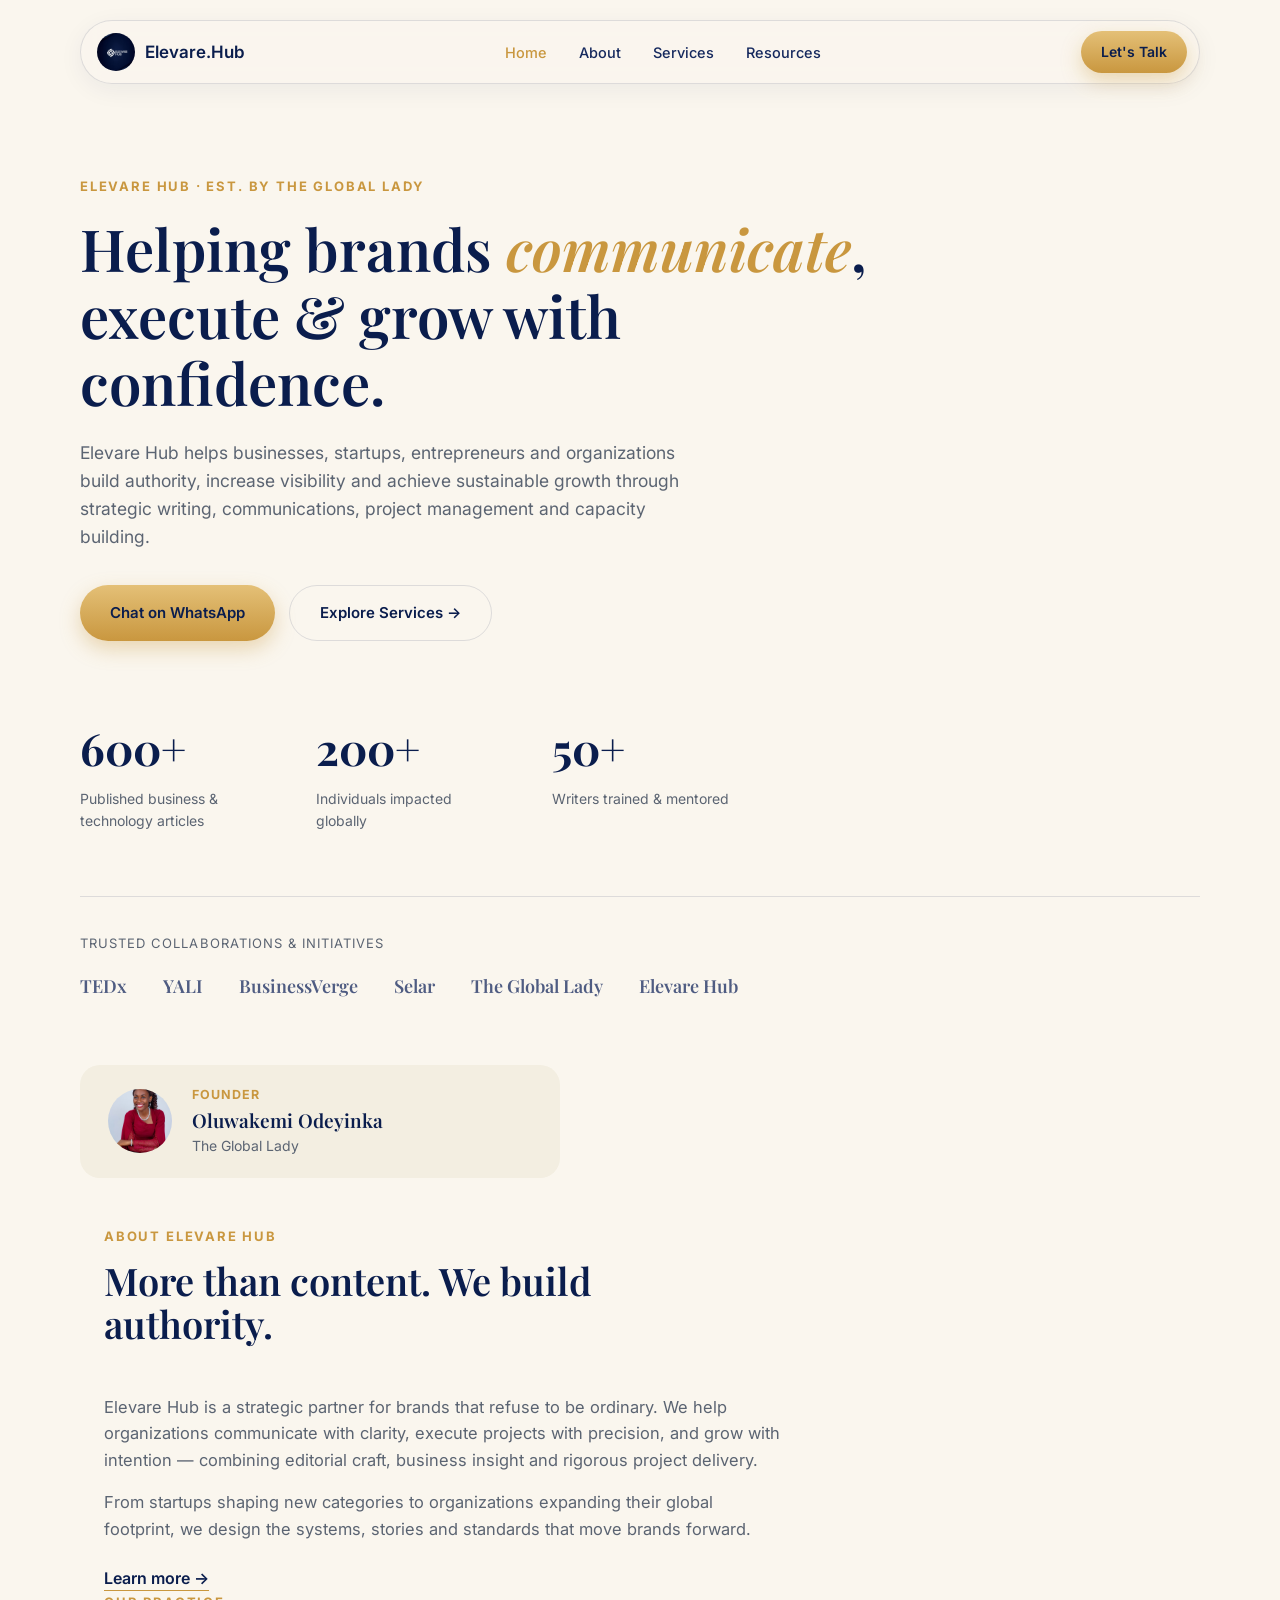
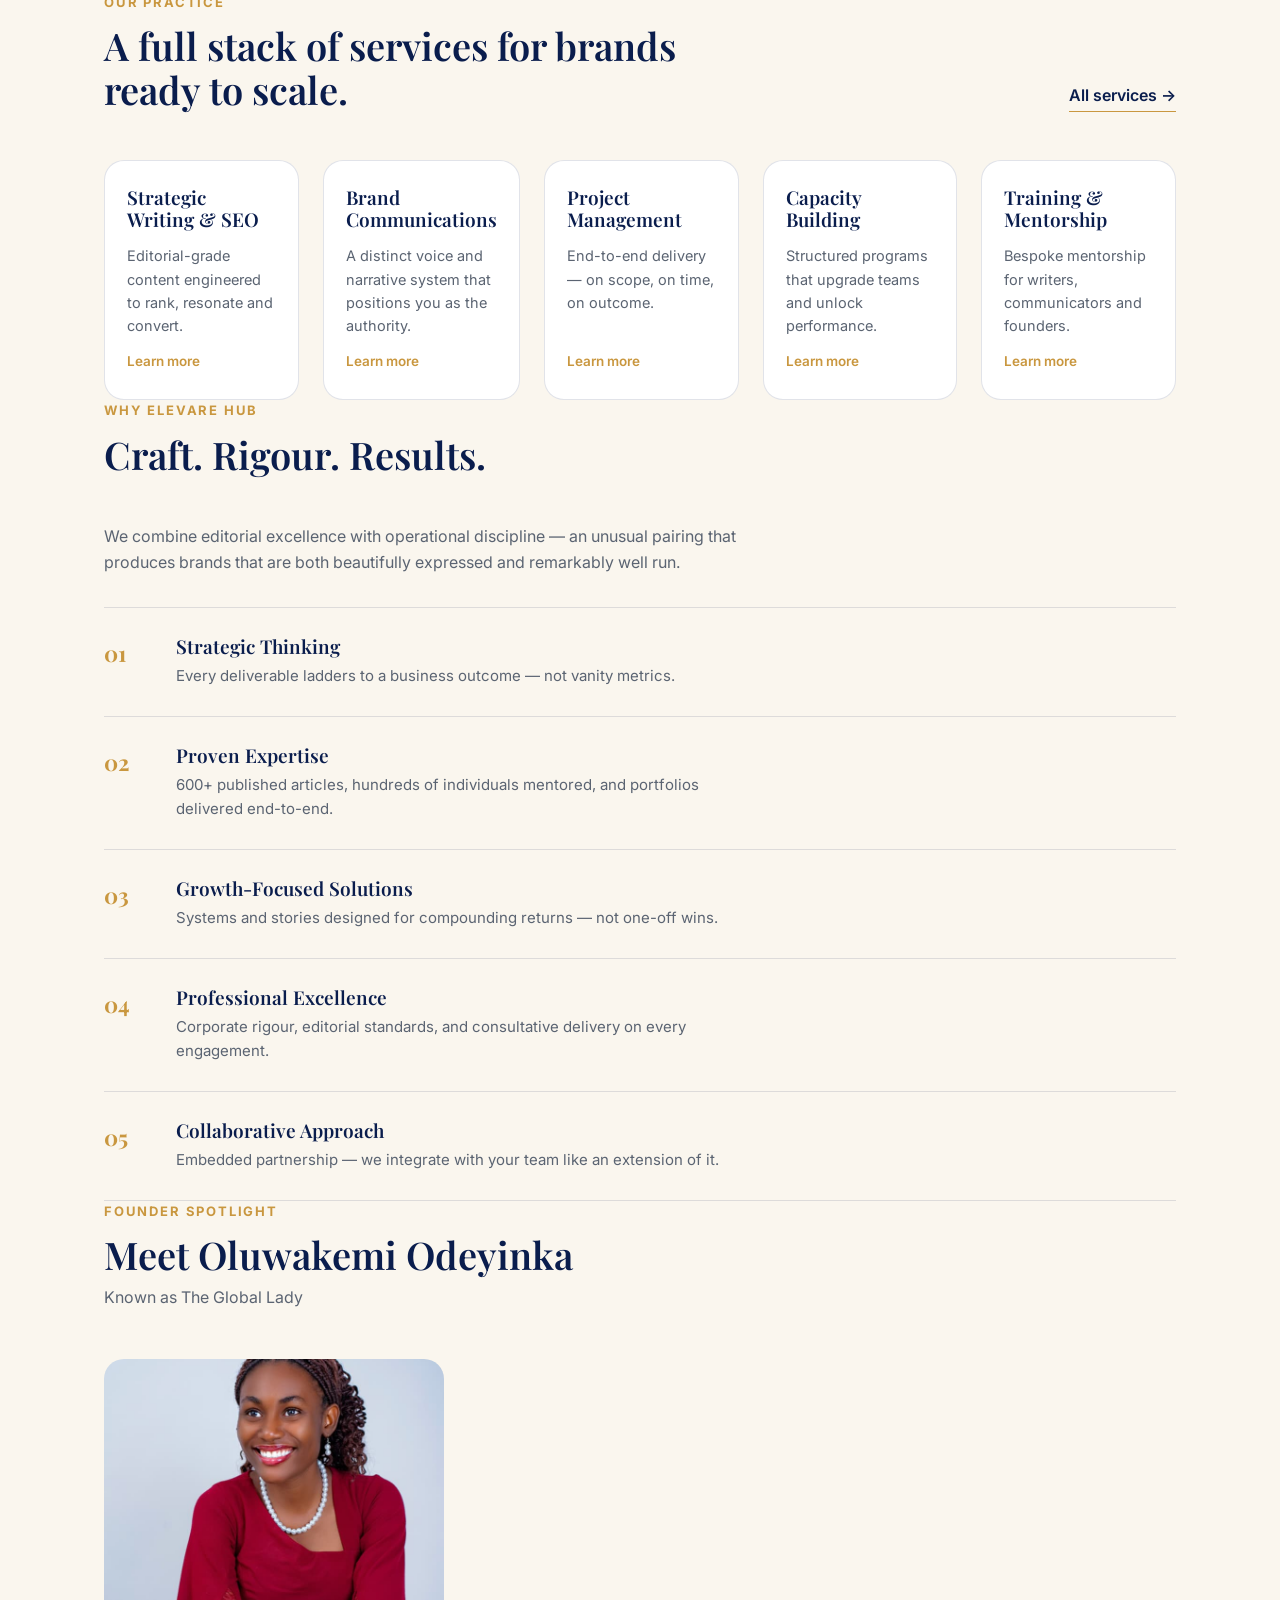
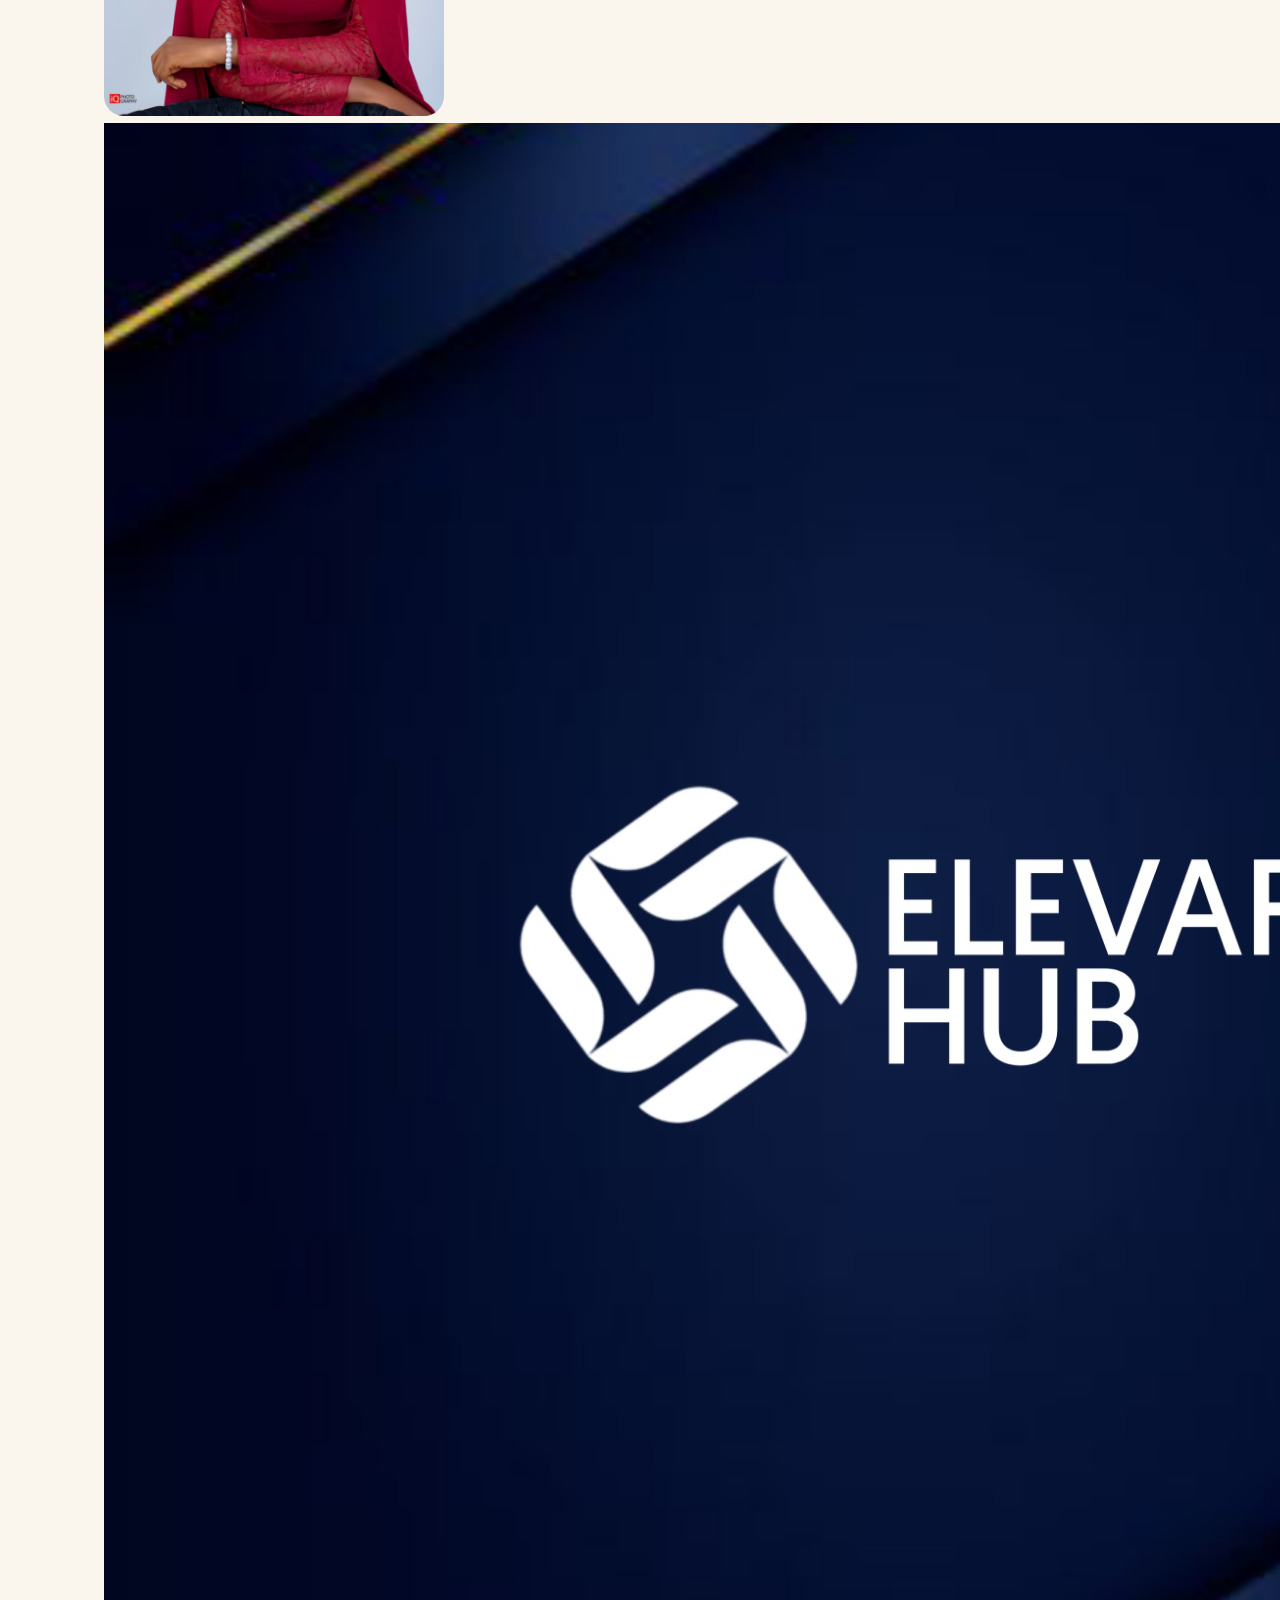
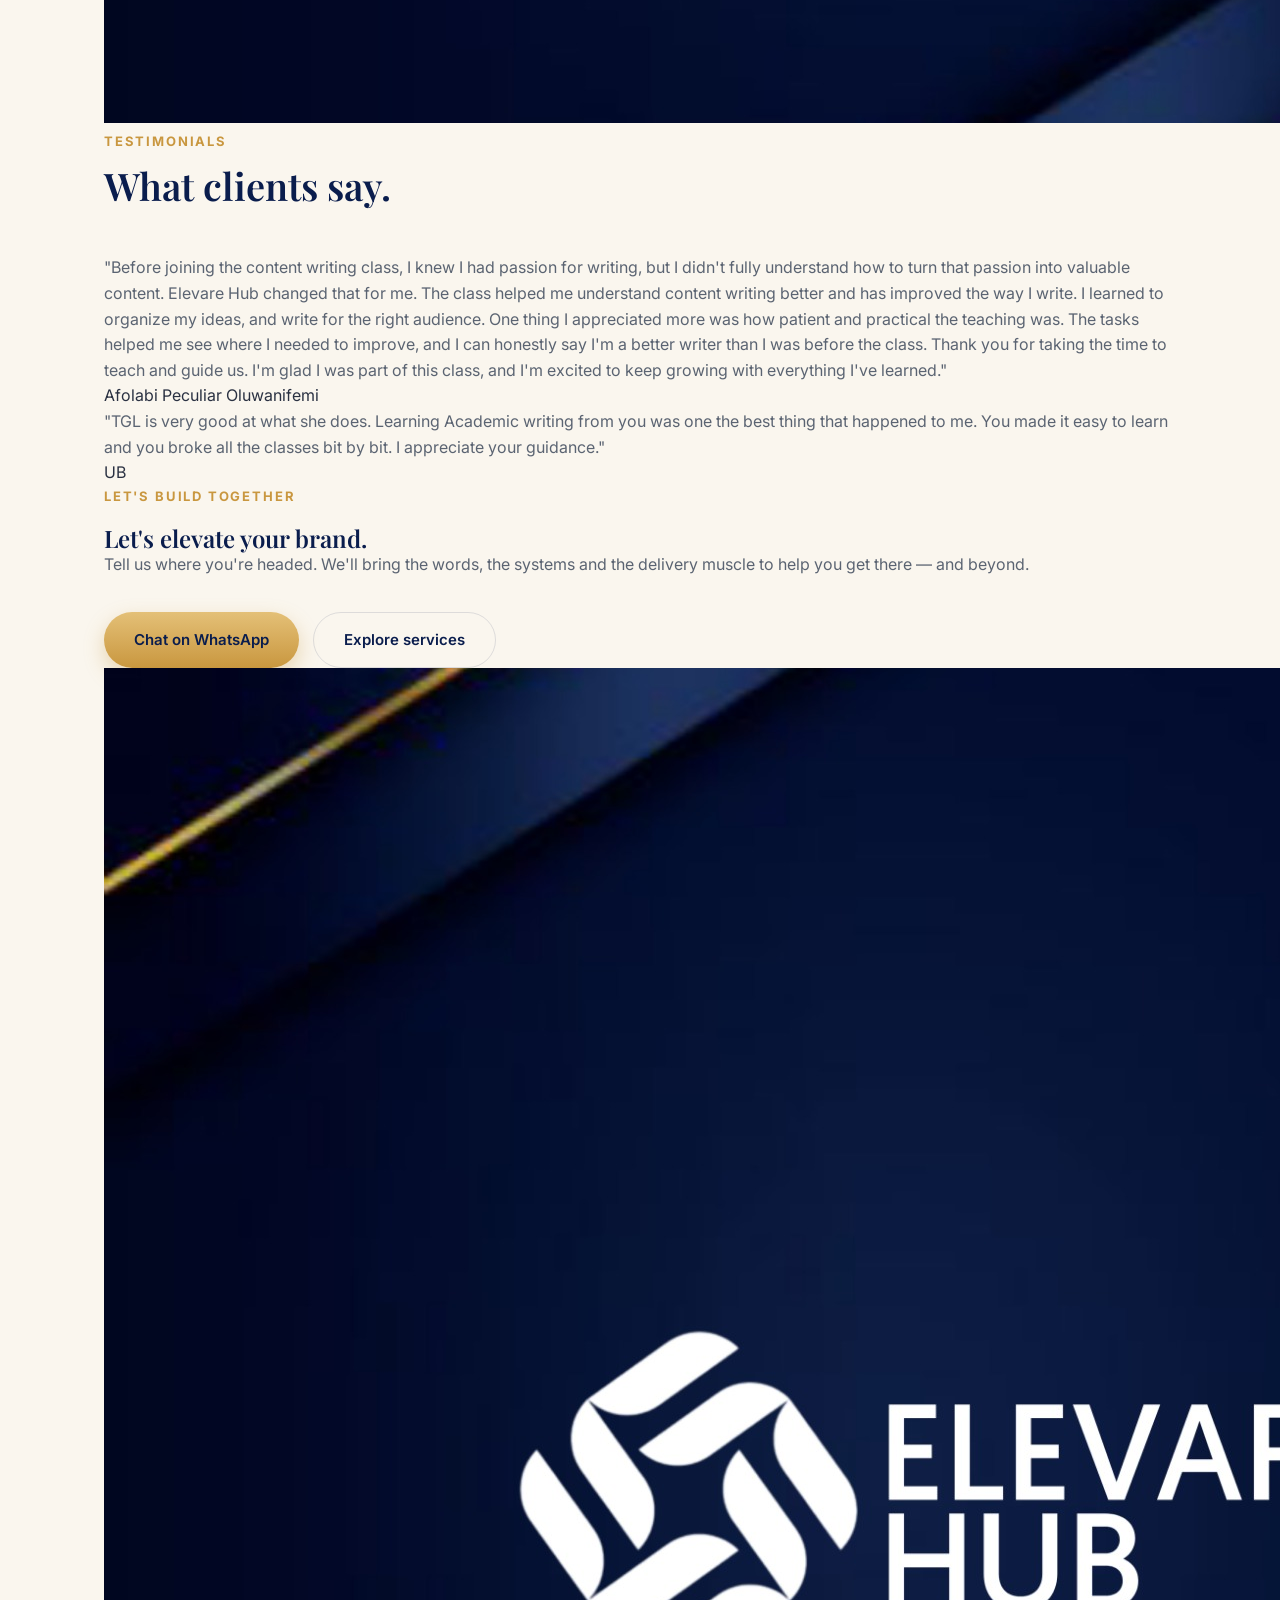
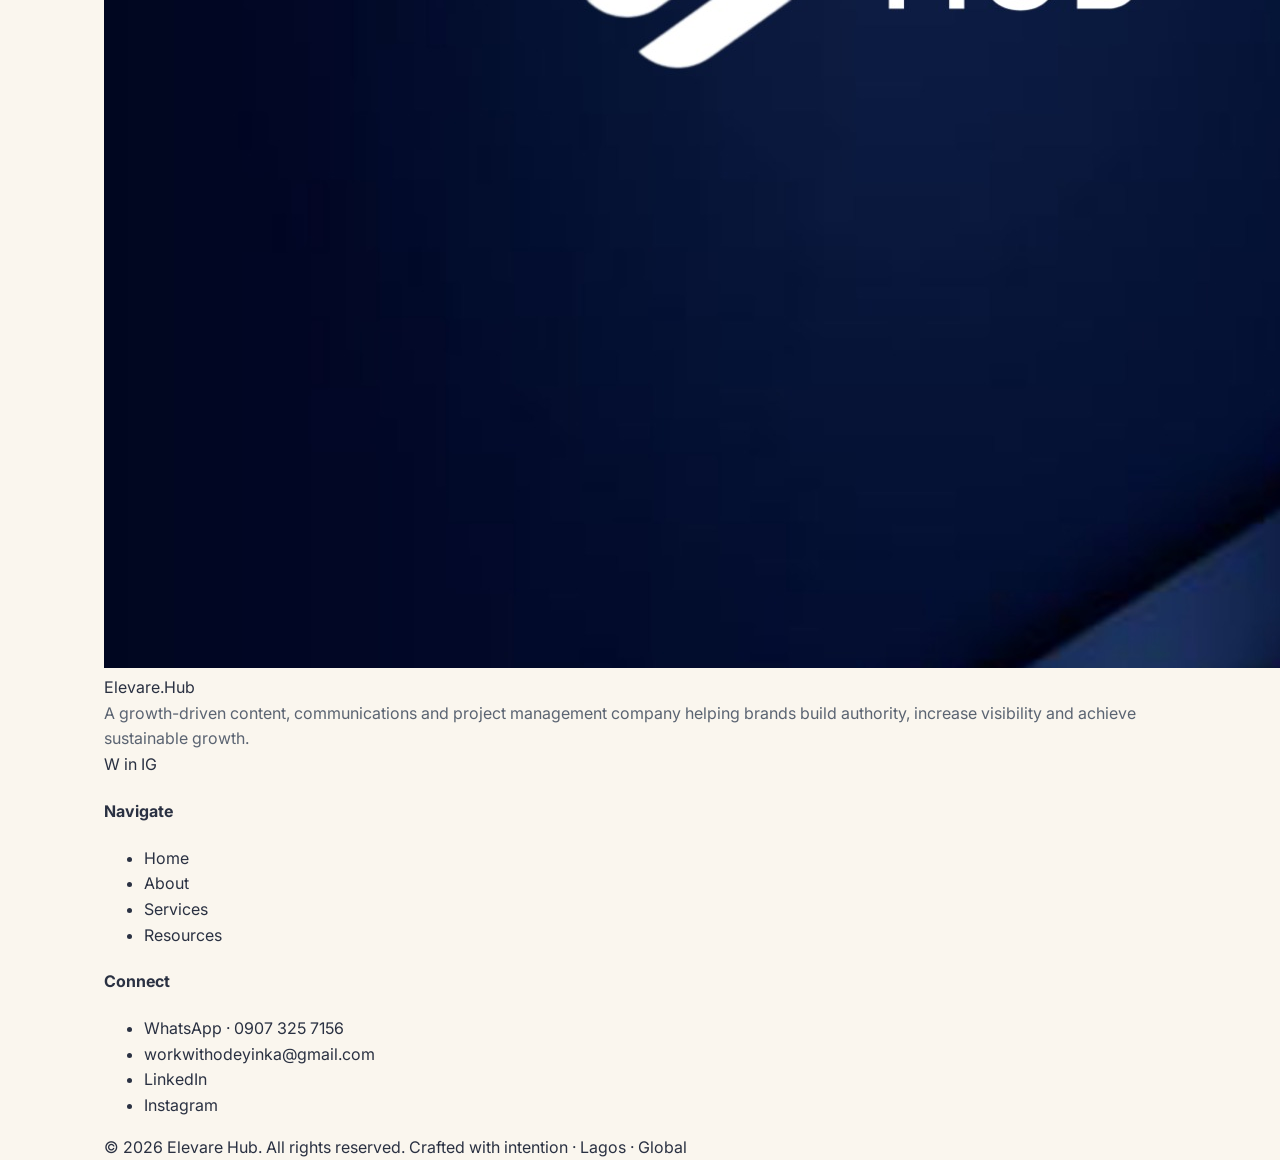
==== index.html @ 37a67e74 "Add files via upload" ====
<!DOCTYPE html>
<html lang="en">
<head>
<meta charset="UTF-8">
<meta name="viewport" content="width=device-width, initial-scale=1.0">
<title>Elevare Hub — Communicate. Execute. Grow with Confidence.</title>
<meta name="description" content="Elevare Hub helps businesses, startups and organizations build authority, increase visibility and achieve sustainable growth through strategic writing, communications and project management.">
<meta name="theme-color" content="#0A1D4D">
<link rel="stylesheet" href="style.css">
</head>
<body>

<div class="nav-wrap">
  <div class="nav-pill">
    <a href="index.html" class="brand">
      <img src="Logo.png" alt="Elevare Hub logo">
      Elevare.Hub
    </a>
    <div class="nav-links">
      <a href="index.html" class="active">Home</a>
      <a href="about.html">About</a>
      <a href="services.html">Services</a>
      <a href="resources.html">Resources</a>
    </div>
    <div class="nav-right">
      <a href="https://wa.me/2349073257156" class="btn btn-gold btn-sm">Let's Talk</a>
      <button class="nav-toggle" aria-label="Menu"><span></span></button>
    </div>
  </div>
  <nav class="mobile-menu">
    <a href="index.html">Home</a>
    <a href="about.html">About</a>
    <a href="services.html">Services</a>
    <a href="resources.html">Resources</a>
  </nav>
</div>

<header class="hero container">
  <span class="eyebrow">Elevare Hub · Est. by The Global Lady</span>
  <h1>Helping brands <em>communicate</em>, execute &amp; grow with confidence.</h1>
  <p class="lede">Elevare Hub helps businesses, startups, entrepreneurs and organizations build authority, increase visibility and achieve sustainable growth through strategic writing, communications, project management and capacity building.</p>
  <div class="hero-ctas">
    <a href="https://wa.me/2349073257156" class="btn btn-gold">Chat on WhatsApp</a>
    <a href="services.html" class="btn btn-outline">Explore Services →</a>
  </div>

  <div class="stats">
    <div>
      <div class="stat-num"><span data-count="600" data-suffix="+">0+</span></div>
      <div class="stat-label">Published business &amp; technology articles</div>
    </div>
    <div>
      <div class="stat-num"><span data-count="200" data-suffix="+">0+</span></div>
      <div class="stat-label">Individuals impacted globally</div>
    </div>
    <div>
      <div class="stat-num"><span data-count="50" data-suffix="+">0+</span></div>
      <div class="stat-label">Writers trained &amp; mentored</div>
    </div>
  </div>

  <div class="trust">
    <div class="trust-label">Trusted collaborations &amp; initiatives</div>
    <div class="trust-logos">
      <span>TEDx</span><span>YALI</span><span>BusinessVerge</span><span>Selar</span><span>The Global Lady</span><span>Elevare Hub</span>
    </div>
  </div>

  <div class="founder-card">
    <img src="Owner.png" alt="Oluwakemi Odeyinka">
    <div>
      <div class="role">Founder</div>
      <div class="name">Oluwakemi Odeyinka</div>
      <div class="sub">The Global Lady</div>
    </div>
  </div>
</header>

<section class="container reveal">
  <div class="section-head">
    <span class="eyebrow">About Elevare Hub</span>
    <h2>More than content. We build authority.</h2>
  </div>
  <p style="max-width:680px;font-size:16.5px;">Elevare Hub is a strategic partner for brands that refuse to be ordinary. We help organizations communicate with clarity, execute projects with precision, and grow with intention — combining editorial craft, business insight and rigorous project delivery.</p>
  <p style="max-width:680px;font-size:16.5px;margin-top:16px;">From startups shaping new categories to organizations expanding their global footprint, we design the systems, stories and standards that move brands forward.</p>
  <div style="margin-top:24px;"><a href="about.html" class="link-arrow">Learn more →</a></div>
</section>

<section class="container reveal">
  <div class="section-head-row" style="margin-bottom:48px;">
    <div class="section-head" style="margin-bottom:0;">
      <span class="eyebrow">Our practice</span>
      <h2>A full stack of services for brands ready to scale.</h2>
    </div>
    <a href="services.html" class="link-arrow">All services →</a>
  </div>
  <div class="grid grid-5">
    <div class="service-card">
      <h3>Strategic Writing &amp; SEO</h3>
      <p>Editorial-grade content engineered to rank, resonate and convert.</p>
      <a href="services.html" class="learn">Learn more</a>
    </div>
    <div class="service-card">
      <h3>Brand Communications</h3>
      <p>A distinct voice and narrative system that positions you as the authority.</p>
      <a href="services.html" class="learn">Learn more</a>
    </div>
    <div class="service-card">
      <h3>Project Management</h3>
      <p>End-to-end delivery — on scope, on time, on outcome.</p>
      <a href="services.html" class="learn">Learn more</a>
    </div>
    <div class="service-card">
      <h3>Capacity Building</h3>
      <p>Structured programs that upgrade teams and unlock performance.</p>
      <a href="services.html" class="learn">Learn more</a>
    </div>
    <div class="service-card">
      <h3>Training &amp; Mentorship</h3>
      <p>Bespoke mentorship for writers, communicators and founders.</p>
      <a href="services.html" class="learn">Learn more</a>
    </div>
  </div>
</section>

<section class="container reveal">
  <div class="section-head">
    <span class="eyebrow">Why Elevare Hub</span>
    <h2>Craft. Rigour. Results.</h2>
  </div>
  <p style="max-width:680px;">We combine editorial excellence with operational discipline — an unusual pairing that produces brands that are both beautifully expressed and remarkably well run.</p>

  <div style="margin-top:32px;">
    <div class="feature-row">
      <div class="feature-num">01</div>
      <div><h3>Strategic Thinking</h3><p>Every deliverable ladders to a business outcome — not vanity metrics.</p></div>
    </div>
    <div class="feature-row">
      <div class="feature-num">02</div>
      <div><h3>Proven Expertise</h3><p>600+ published articles, hundreds of individuals mentored, and portfolios delivered end-to-end.</p></div>
    </div>
    <div class="feature-row">
      <div class="feature-num">03</div>
      <div><h3>Growth-Focused Solutions</h3><p>Systems and stories designed for compounding returns — not one-off wins.</p></div>
    </div>
    <div class="feature-row">
      <div class="feature-num">04</div>
      <div><h3>Professional Excellence</h3><p>Corporate rigour, editorial standards, and consultative delivery on every engagement.</p></div>
    </div>
    <div class="feature-row">
      <div class="feature-num">05</div>
      <div><h3>Collaborative Approach</h3><p>Embedded partnership — we integrate with your team like an extension of it.</p></div>
    </div>
  </div>
</section>

<section class="container reveal">
  <div class="section-head">
    <span class="eyebrow">Founder Spotlight</span>
    <h2>Meet Oluwakemi Odeyinka</h2>
    <p style="margin-top:8px;">Known as The Global Lady</p>
  </div>
  <div class="spotlight">
    <div class="spotlight-media">
      <img src="Owner.png" alt="Oluwakemi Odeyinka" class="founder-photo">
      <img src="Logo.png" alt="" class="badge-logo">
    </div>
    <div>
      <p style="font-size:16.5px;">Oluwakemi is a writer, content strategist, business &amp; technology journalist, project manager and brand communications expert. Her work sits at the intersection of narrative craft and operational excellence — helping brands find their voice, shape their category and deliver on their promise.</p>
      <div class="tag-row">
        <span class="tag">Writer</span>
        <span class="tag">Content Strategist</span>
        <span class="tag">Business &amp; Tech Journalist</span>
        <span class="tag">Project Manager</span>
        <span class="tag">Brand Communications Expert</span>
        <span class="tag">Educator &amp; Mentor</span>
      </div>
      <div style="margin-top:24px;"><a href="about.html" class="link-arrow">Read her story →</a></div>
    </div>
  </div>
</section>
<section class="container reveal">
  <div class="section-head">
    <span class="eyebrow">Testimonials</span>
    <h2>What clients say.</h2>
  </div>
  <div class="testimonial-grid">
    <div class="testimonial-card">
      <p class="testimonial-quote">"Before joining the content writing class, I knew I had passion for writing, but I didn't fully understand how to turn that passion into valuable content. Elevare Hub changed that for me.

The class helped me understand content writing better and has improved the way I write. I learned to organize my ideas, and write for the right audience. One thing I appreciated more was how patient and practical the teaching was. The tasks helped me see where I needed to improve, and I can honestly say I'm a better writer than I was before the class.

Thank you for taking the time to teach and guide us. I'm glad I was part of this class, and I'm excited to keep growing with everything I've learned."</p>
      <div class="testimonial-author">
        <div class="name">Afolabi Peculiar Oluwanifemi</div>
      </div>
    </div>
    <div class="testimonial-card">
      <p class="testimonial-quote">"TGL is very good at what she does. Learning Academic writing from you was one the best thing that happened to me.

You made it easy to learn and you broke all the classes bit by bit.

I appreciate your guidance."</p>
      <div class="testimonial-author">
        <div class="name">UB</div>
      </div>
    </div>
  </div>
</section>

<section class="container reveal">
  <div class="cta-banner">
    <span class="eyebrow">Let's build together</span>
    <h2>Let's elevate your brand.</h2>
    <p>Tell us where you're headed. We'll bring the words, the systems and the delivery muscle to help you get there — and beyond.</p>
    <div class="hero-ctas">
      <a href="https://wa.me/2349073257156" class="btn btn-gold">Chat on WhatsApp</a>
      <a href="services.html" class="btn btn-outline">Explore services</a>
    </div>
  </div>
</section>

<footer>
  <div class="container">
    <div class="footer-grid">
      <div>
        <div class="footer-brand"><img src="Logo.png" alt="Elevare Hub logo">Elevare.Hub</div>
        <p class="footer-blurb">A growth-driven content, communications and project management company helping brands build authority, increase visibility and achieve sustainable growth.</p>
        <div class="footer-socials">
          <a href="https://wa.me/2349073257156" aria-label="WhatsApp">W</a>
          <a href="https://www.linkedin.com/in/thegloballady" aria-label="LinkedIn">in</a>
          <a href="https://www.instagram.com/the_global_lady_01" aria-label="Instagram">IG</a>
        </div>
      </div>
      <div>
        <h4>Navigate</h4>
        <ul>
          <li><a href="index.html">Home</a></li>
          <li><a href="about.html">About</a></li>
          <li><a href="services.html">Services</a></li>
          <li><a href="resources.html">Resources</a></li>
        </ul>
      </div>
      <div>
        <h4>Connect</h4>
        <ul>
          <li><a href="https://wa.me/2349073257156">WhatsApp · 0907 325 7156</a></li>
          <li><a href="mailto:workwithodeyinka@gmail.com">workwithodeyinka@gmail.com</a></li>
          <li><a href="https://www.linkedin.com/in/thegloballady">LinkedIn</a></li>
          <li><a href="https://www.instagram.com/the_global_lady_01">Instagram</a></li>
        </ul>
      </div>
    </div>
    <div class="footer-bottom">
      <span>© 2026 Elevare Hub. All rights reserved.</span>
      <span>Crafted with intention · Lagos · Global</span>
    </div>
  </div>
</footer>

<script src="script.js"></script>
</body>
</html>
---- style.css ----
/* ===================================================
   Elevare Hub — shared stylesheet
   Palette: Navy #0A1D4D | Cream #FAF6EE | Gold #C9973F
   Type: Playfair Display (display) + Inter (body)
   =================================================== */

@import url('https://fonts.googleapis.com/css2?family=Playfair+Display:ital,wght@0,500;0,600;0,700;1,500;1,600&family=Inter:wght@400;500;600;700&display=swap');

:root{
  --navy:#0A1D4D;
  --navy-soft:#16295e;
  --cream:#FAF6EE;
  --cream-2:#F3EEE1;
  --gold:#C9973F;
  --gold-soft:#E4C077;
  --ink:#5B6472;
  --ink-dark:#2A3142;
  --line: rgba(10,29,77,0.12);
  --radius-pill: 999px;
  --radius-card: 20px;
  --maxw: 1120px;
}

*,*::before,*::after{ box-sizing:border-box; }
html{ scroll-behavior:smooth; overflow-x:hidden; }
body{
  margin:0;
  background:var(--cream);
  color:var(--ink-dark);
  font-family:'Inter',sans-serif;
  font-size:16px;
  line-height:1.6;
  -webkit-font-smoothing:antialiased;
  overflow-x:hidden;
  width:100%;
}
}
img{ max-width:100%; display:block; }
a{ color:inherit; text-decoration:none; }
h1,h2,h3{
  font-family:'Playfair Display',serif;
  color:var(--navy);
  margin:0;
  line-height:1.15;
  font-weight:600;
}
p{ margin:0; color:var(--ink); }
.container{ max-width:var(--maxw); margin:0 auto; padding:0 24px; }
section{ padding:88px 0; }
em{ font-style:italic; color:var(--gold); }

/* ---------- Buttons ---------- */
.btn{
  display:inline-flex;
  align-items:center;
  gap:8px;
  font-family:'Inter',sans-serif;
  font-weight:600;
  font-size:15px;
  padding:15px 30px;
  border-radius:var(--radius-pill);
  white-space:nowrap;
  transition:transform .15s ease, box-shadow .15s ease, background .2s ease;
}
.btn-gold{
  background:linear-gradient(180deg,var(--gold-soft),var(--gold));
  color:var(--navy);
  box-shadow:0 8px 20px rgba(201,151,63,0.35);
}
.btn-gold:hover{ transform:translateY(-2px); box-shadow:0 12px 26px rgba(201,151,63,0.45); }
.btn-outline{
  border:1.5px solid var(--line);
  color:var(--navy);
  background:transparent;
}
.btn-outline:hover{ border-color:var(--navy); transform:translateY(-2px); }
.btn-sm{ padding:10px 20px; font-size:14px; }

/* ---------- Nav ---------- */
.nav-wrap{
  position:sticky; top:0; z-index:100;
  padding:20px 24px;
}
.nav-pill{
  max-width:var(--maxw);
  margin:0 auto;
  background:rgba(250,246,238,0.9);
  backdrop-filter:blur(10px);
  border:1px solid var(--line);
  border-radius:var(--radius-pill);
  display:flex;
  align-items:center;
  justify-content:space-between;
  padding:10px 12px 10px 16px;
  box-shadow:0 6px 24px rgba(10,29,77,0.06);
}
.brand{ display:flex; align-items:center; gap:10px; font-weight:600; color:var(--navy); font-size:17px; }
.brand img{ width:38px; height:38px; border-radius:50%; object-fit:cover; }
.nav-links{ display:flex; gap:32px; align-items:center; }
.nav-links a{ font-size:14.5px; font-weight:500; color:var(--navy-soft); }
.nav-links a.active, .nav-links a:hover{ color:var(--gold); }
.nav-right{ display:flex; align-items:center; gap:10px; }
.nav-toggle{
  width:44px; height:44px; border-radius:50%;
  border:1px solid var(--line); background:transparent;
  display:none; align-items:center; justify-content:center;
  cursor:pointer;
}
.nav-toggle span{ display:block; width:18px; height:2px; background:var(--navy); position:relative; }
.nav-toggle span::before,.nav-toggle span::after{
  content:''; position:absolute; left:0; width:18px; height:2px; background:var(--navy);
}
.nav-toggle span::before{ top:-6px; } .nav-toggle span::after{ top:6px; }
.mobile-menu{
  display:none;
  max-width:var(--maxw); margin:8px auto 0;
  background:var(--cream); border:1px solid var(--line); border-radius:20px;
  padding:12px; flex-direction:column; gap:4px;
}
.mobile-menu.open{ display:flex; }
.mobile-menu a{ padding:12px 16px; border-radius:12px; font-weight:500; color:var(--navy-soft); }
.mobile-menu a:hover{ background:var(--cream-2); color:var(--gold); }

@media (max-width:760px){
  .nav-links{ display:none; }
  .nav-toggle{ display:flex; }
}

/* ---------- Hero ---------- */
.hero{ padding:72px 0 48px; }
.eyebrow{
  font-size:13px; font-weight:700; letter-spacing:.14em; text-transform:uppercase;
  color:var(--gold); margin-bottom:18px; display:block;
}
.hero h1{ font-size:clamp(36px,6vw,58px); max-width:820px; }
.hero p.lede{ margin-top:24px; max-width:600px; font-size:17.5px; }
.hero-ctas{ margin-top:34px; display:flex; gap:14px; flex-wrap:wrap; }

/* ---------- Stats ---------- */
.stats{ display:flex; gap:56px; flex-wrap:wrap; margin-top:72px; }
.stat-num{ font-family:'Playfair Display',serif; font-size:44px; color:var(--navy); font-weight:700; }
.stat-label{ font-size:14px; color:var(--ink); max-width:180px; margin-top:4px; }

/* ---------- Trust strip ---------- */
.trust{ margin-top:64px; padding-top:36px; border-top:1px solid var(--line); }
.trust-label{ font-size:13px; color:var(--ink); text-transform:uppercase; letter-spacing:.08em; margin-bottom:18px; }
.trust-logos{ display:flex; gap:36px; flex-wrap:wrap; font-family:'Playfair Display',serif; font-weight:600; color:var(--navy-soft); font-size:18px; opacity:.75; }

/* ---------- Founder card ---------- */
.founder-card{
  margin-top:64px; display:flex; align-items:center; gap:20px;
  background:var(--cream-2); border-radius:var(--radius-card); padding:20px 28px; max-width:480px;
}
.founder-card img{ width:64px; height:64px; border-radius:50%; object-fit:cover; }
.founder-card .role{ font-size:12.5px; text-transform:uppercase; letter-spacing:.08em; color:var(--gold); font-weight:700; }
.founder-card .name{ font-family:'Playfair Display',serif; font-size:19px; color:var(--navy); font-weight:600; }
.founder-card .sub{ font-size:14px; color:var(--ink); }

/* ---------- Section headers ---------- */
.section-head{ max-width:640px; margin-bottom:48px; }
.section-head .eyebrow{ margin-bottom:12px; }
.section-head h2{ font-size:clamp(28px,4vw,38px); }
.section-head-row{ display:flex; justify-content:space-between; align-items:flex-end; gap:24px; flex-wrap:wrap; }
.link-arrow{ font-weight:600; color:var(--navy); border-bottom:1.5px solid var(--gold); padding-bottom:2px; white-space:nowrap; }
.link-arrow:hover{ color:var(--gold); }

/* ---------- Cards / Grid ---------- */
.grid{ display:grid; gap:24px; }
.grid-5{ grid-template-columns:repeat(5,1fr); }
.grid-2{ grid-template-columns:repeat(2,1fr); }
.grid-3{ grid-template-columns:repeat(3,1fr); }
@media (max-width:980px){ .grid-5{ grid-template-columns:repeat(2,1fr); } .grid-3{ grid-template-columns:repeat(2,1fr);} }
@media (max-width:600px){ .grid-5,.grid-2,.grid-3{ grid-template-columns:1fr; } }

.service-card{
  background:#fff; border:1px solid var(--line); border-radius:var(--radius-card);
  padding:26px 22px; display:flex; flex-direction:column; gap:14px; transition:transform .2s ease, box-shadow .2s ease;
}
.service-card:hover{ transform:translateY(-4px); box-shadow:0 16px 30px rgba(10,29,77,0.08); }
.service-card h3{ font-size:19px; }
.service-card p{ font-size:14.5px; flex-grow:1; }
.service-card .learn{ font-size:13.5px; font-weight:600; color:var(--gold); }

/* ---------- Why / numbered features ---------- */
.feature-row{ display:flex; gap:24px; padding:28px 0; border-top:1px solid var(--line); }
.feature-row:last-child{ border-bottom:1px solid var(--line); }
.feature-num{ font-family:'Playfair Display',serif; font-size:22px; color:var(--gold); font-weight:700; min-width:48px; }
.feature-row h3{ font-size:19px; margin-bottom:6px; }
.feature-row p{ font-size:15px; max-width:560px; }

/* ---------- Founder spotlight ---------- */
.spotlight{
  display:grid; grid-template-columns:340px 1fr; gap:56px; align-items:center;
}
@media (max-width:800px){ .spotlight{ grid-template-columns:1fr; } }
.spotlight-narrow{ grid-template-columns:220px 1fr; }
@media (max-width:800px){ .spotlight-narrow{ grid-template-columns:1fr; } }
.spotlight-media{ position:relative; }
.spotlight-media img.founder-photo{
  width:100%; aspect-ratio:1/1.05; object-fit:cover; border-radius:var(--radius-card);
}
@media (max-width:800px){
  .spotlight-media{ margin:0 auto; max-width:340px; }
  .spotlight-media img.badge-logo{ bottom:-14px; right:8px; width:60px; height:60px;
}
.tag-row{ display:flex; gap:10px; flex-wrap:wrap; margin-top:22px; }
.tag{
  font-size:13px; font-weight:600; color:var(--navy); background:var(--cream-2);
  padding:8px 16px; border-radius:var(--radius-pill);
}
/* ---------- Testimonials ---------- */
.testimonial-grid{ display:grid; grid-template-columns:repeat(2,1fr); gap:24px; }
@media (max-width:760px){ .testimonial-grid{ grid-template-columns:1fr; } }
.testimonial-card{
  background:#fff; border:1px solid var(--line); border-radius:var(--radius-card);
  padding:28px 24px; display:flex; flex-direction:column; gap:16px;
}
.testimonial-quote{ font-size:15px; color:var(--ink-dark); font-style:italic; white-space:pre-line; }
.testimonial-author{ margin-top:auto; }
.testimonial-author .name{ font-weight:600; font-size:14.5px; color:var(--navy); font-style:italic; }

/* ---------- CTA banner ---------- */
.cta-banner{
  background:var(--navy); border-radius:28px; padding:64px 48px; text-align:center;
}
.cta-banner .eyebrow{ color:var(--gold-soft); }
.cta-banner h2{ color:#fff; max-width:640px; margin:0 auto; }
.cta-banner p{ color:rgba(255,255,255,.72); max-width:520px; margin:18px auto 0; }
.cta-banner .hero-ctas{ justify-content:center; margin-top:30px; }
.cta-banner .btn-outline{ border-color:rgba(255,255,255,.3); color:#fff; }
.cta-banner .btn-outline:hover{ border-color:#fff; }

/* ---------- Footer ---------- */
footer{ background:var(--navy); color:rgba(255,255,255,.7); padding:64px 0 28px; margin-top:40px; }
.footer-grid{ display:grid; grid-template-columns:1.6fr 1fr 1fr; gap:40px; }
@media (max-width:760px){ .footer-grid{ grid-template-columns:1fr; gap:32px; } }
.footer-grid h4{ color:#fff; font-size:13px; text-transform:uppercase; letter-spacing:.08em; margin-bottom:16px; font-family:'Inter',sans-serif; font-weight:600; }
.footer-grid ul{ list-style:none; margin:0; padding:0; display:flex; flex-direction:column; gap:10px; }
.footer-grid a:hover{ color:#fff; }
.footer-brand{ display:flex; align-items:center; gap:10px; color:#fff; font-weight:600; font-size:17px; margin-bottom:14px; }
.footer-brand img{ width:36px; height:36px; border-radius:50%; object-fit:cover; }
.footer-blurb{ max-width:340px; font-size:14.5px; }
.footer-socials{ display:flex; gap:10px; margin-top:18px; }
.footer-socials a{ width:38px; height:38px; border-radius:50%; border:1px solid rgba(255,255,255,.2); display:flex; align-items:center; justify-content:center; font-size:13px; }
.footer-bottom{ border-top:1px solid rgba(255,255,255,.14); margin-top:48px; padding-top:24px; display:flex; justify-content:space-between; flex-wrap:wrap; gap:8px; font-size:13px; }

/* ---------- Page hero (inner pages) ---------- */
.page-hero{ padding:56px 0 20px; }
.page-hero h1{ font-size:clamp(32px,5vw,48px); max-width:760px; margin-top:16px; }
.page-hero p.lede{ margin-top:20px; max-width:600px; font-size:17px; }

/* ---------- utility ---------- */
.mt-lg{ margin-top:72px; }
.center{ text-align:center; }
.divider{ height:1px; background:var(--line); margin:0; }

/* fade-in on scroll */
.reveal{ opacity:0; transform:translateY(16px); transition:opacity .6s ease, transform .6s ease; }
.reveal.in{ opacity:1; transform:translateY(0); }
/* ---------- Margin fix (mobile safety net) ---------- */
.container{
  padding-left:24px !important;
  padding-right:24px !important;
  max-width:100% !important;
}
h1, h2, h3, p{
  overflow-wrap:break-word;
  word-break:break-word;
}
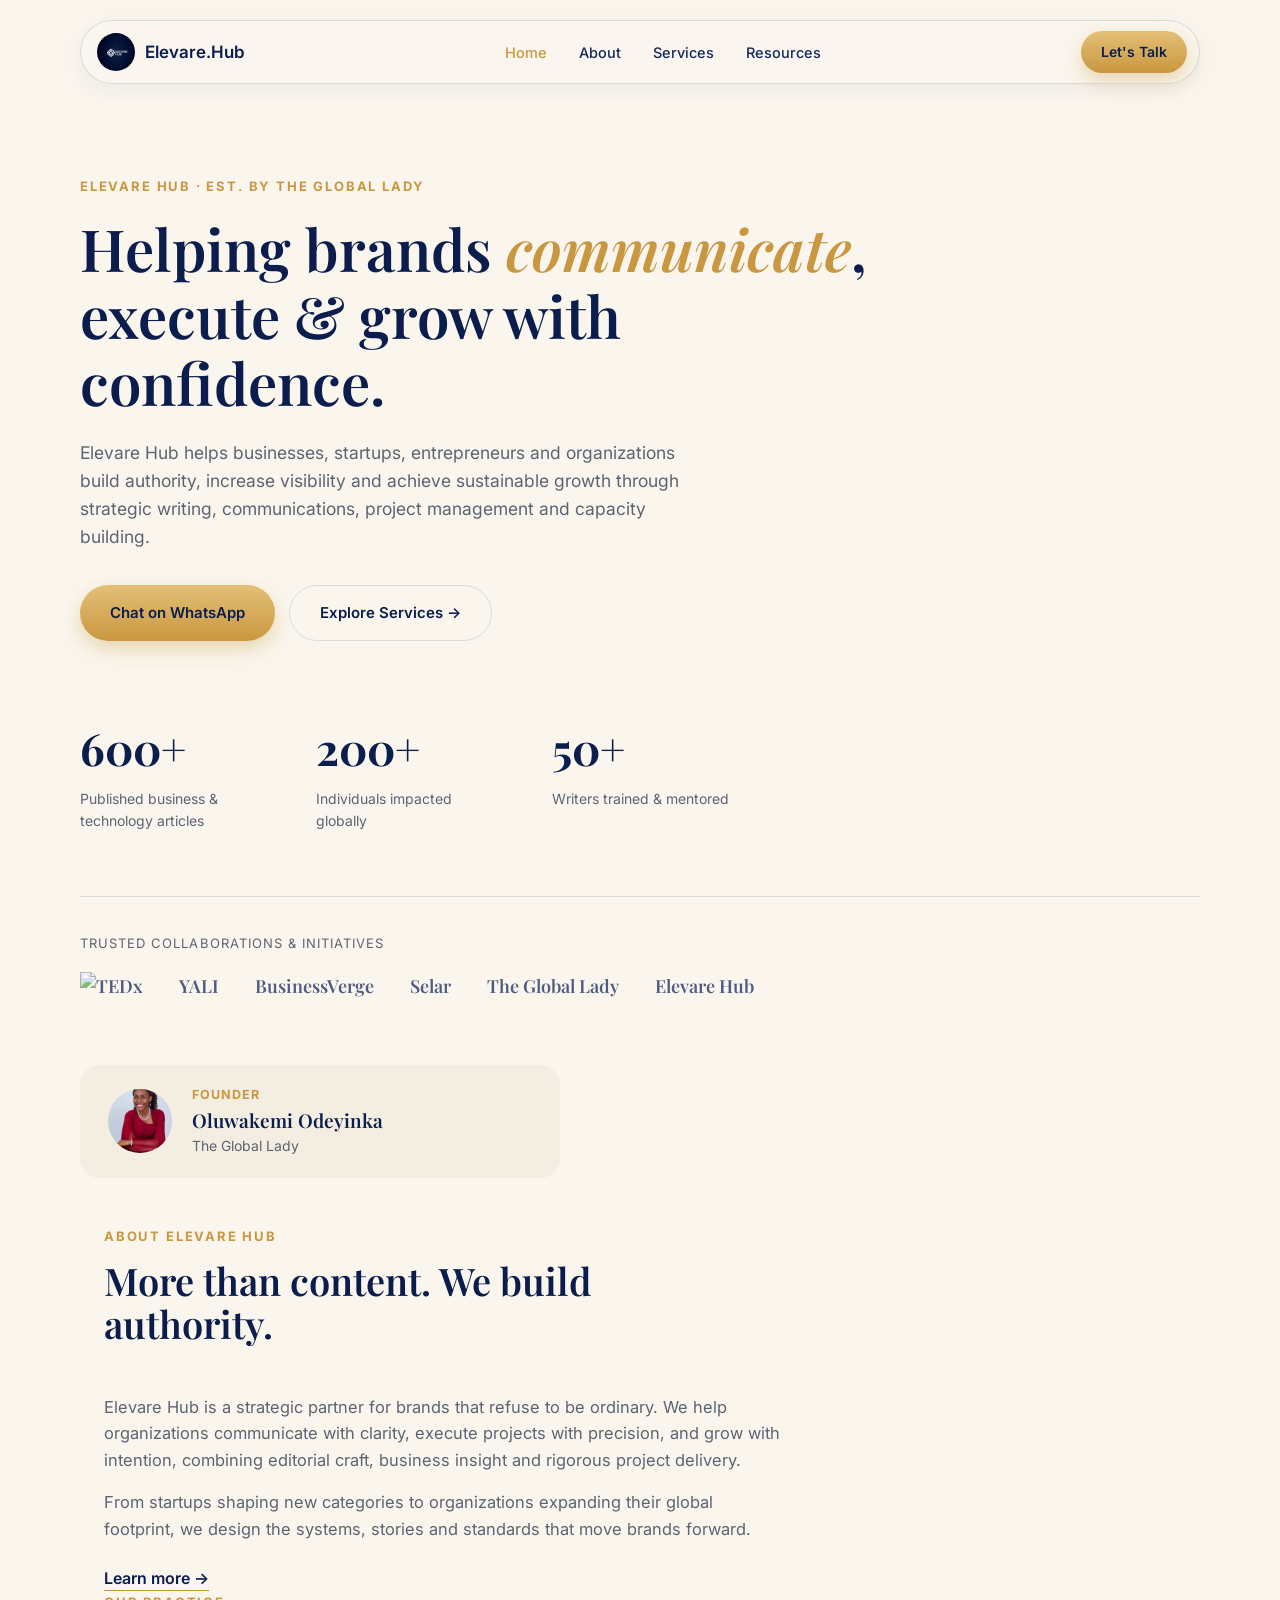
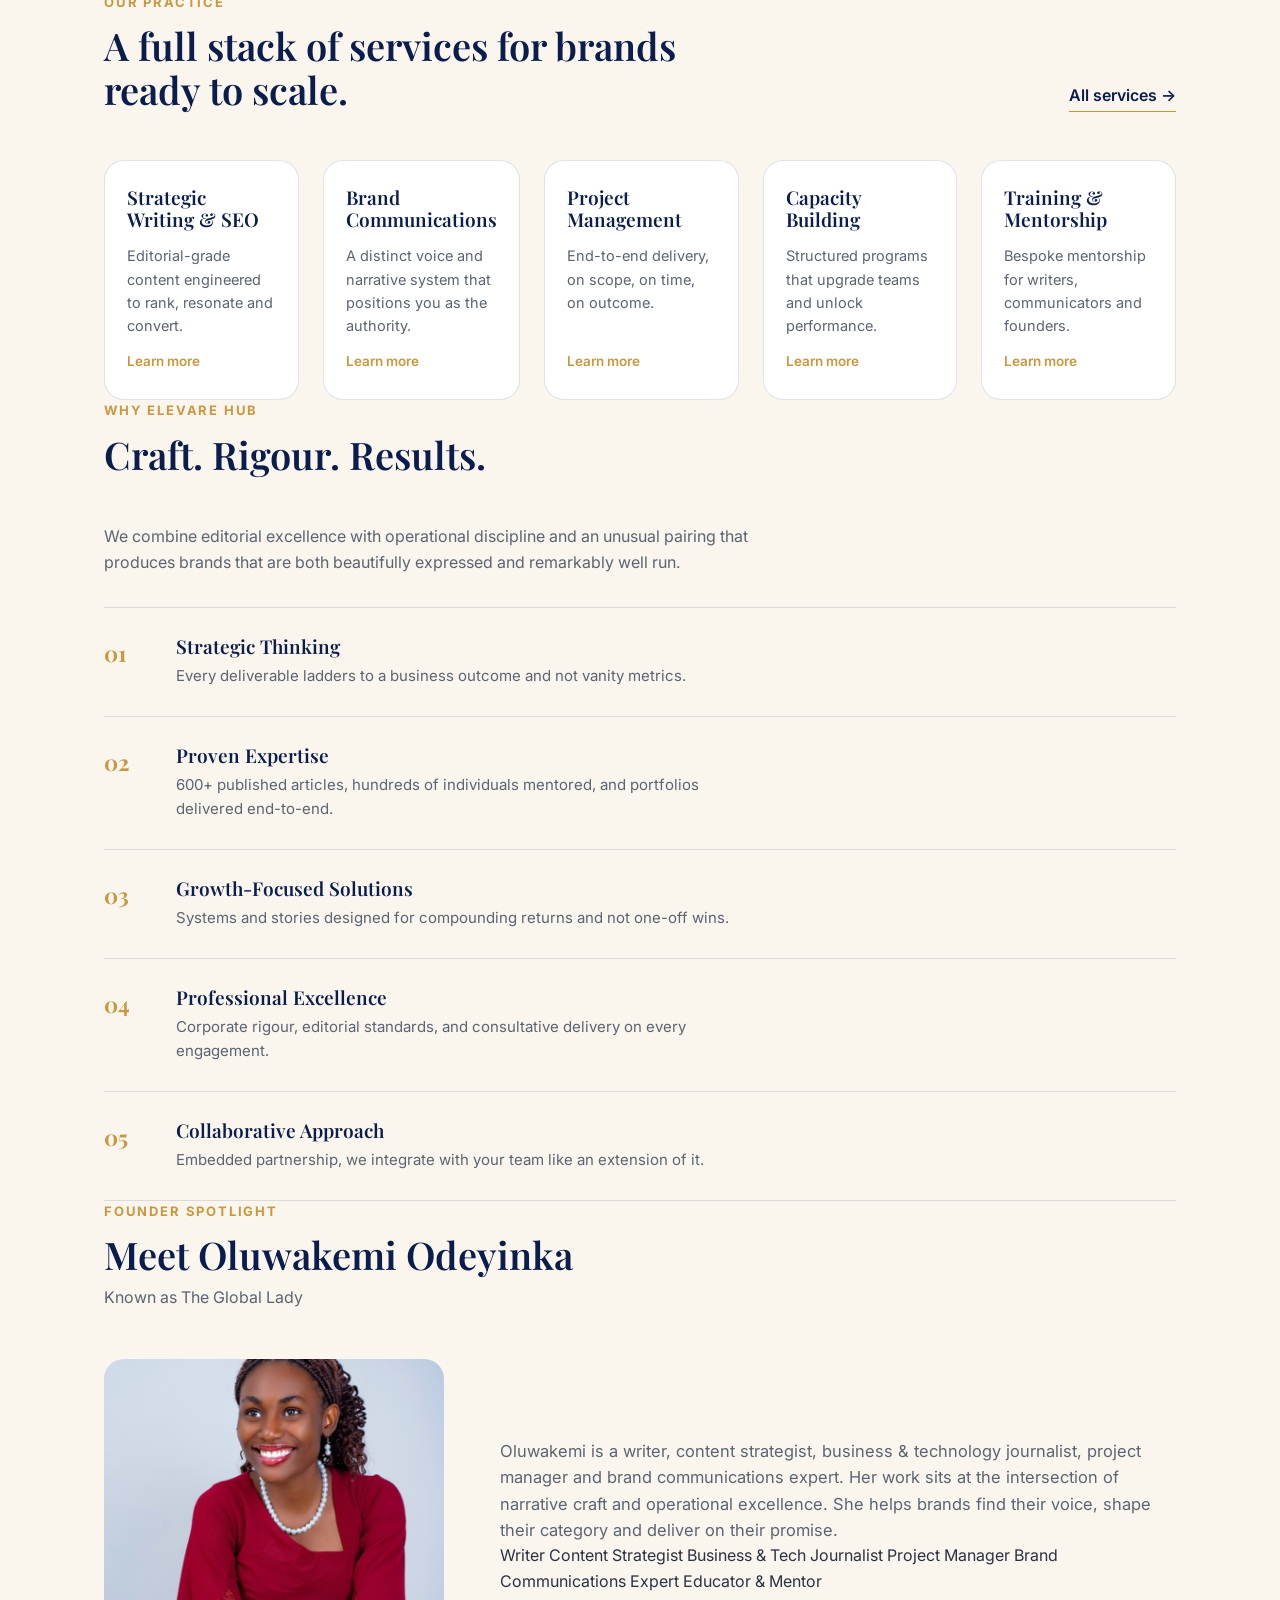
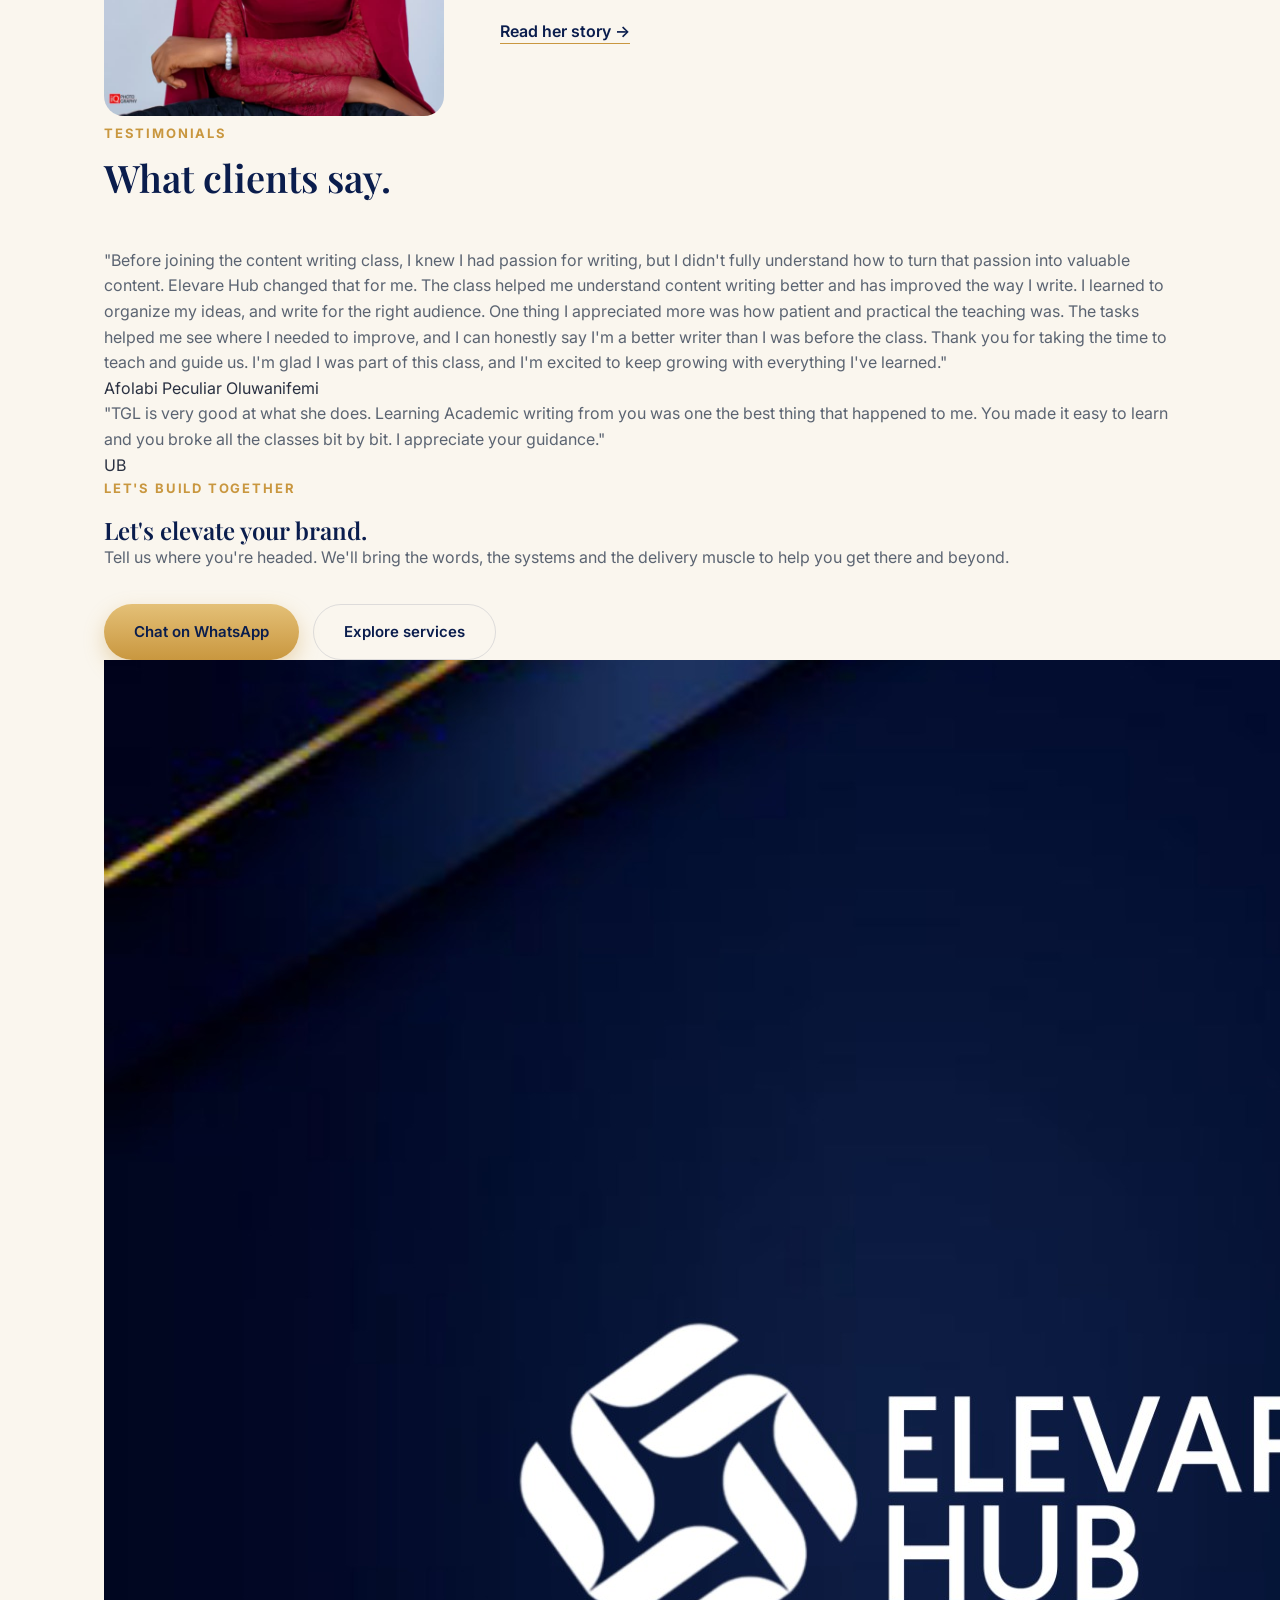
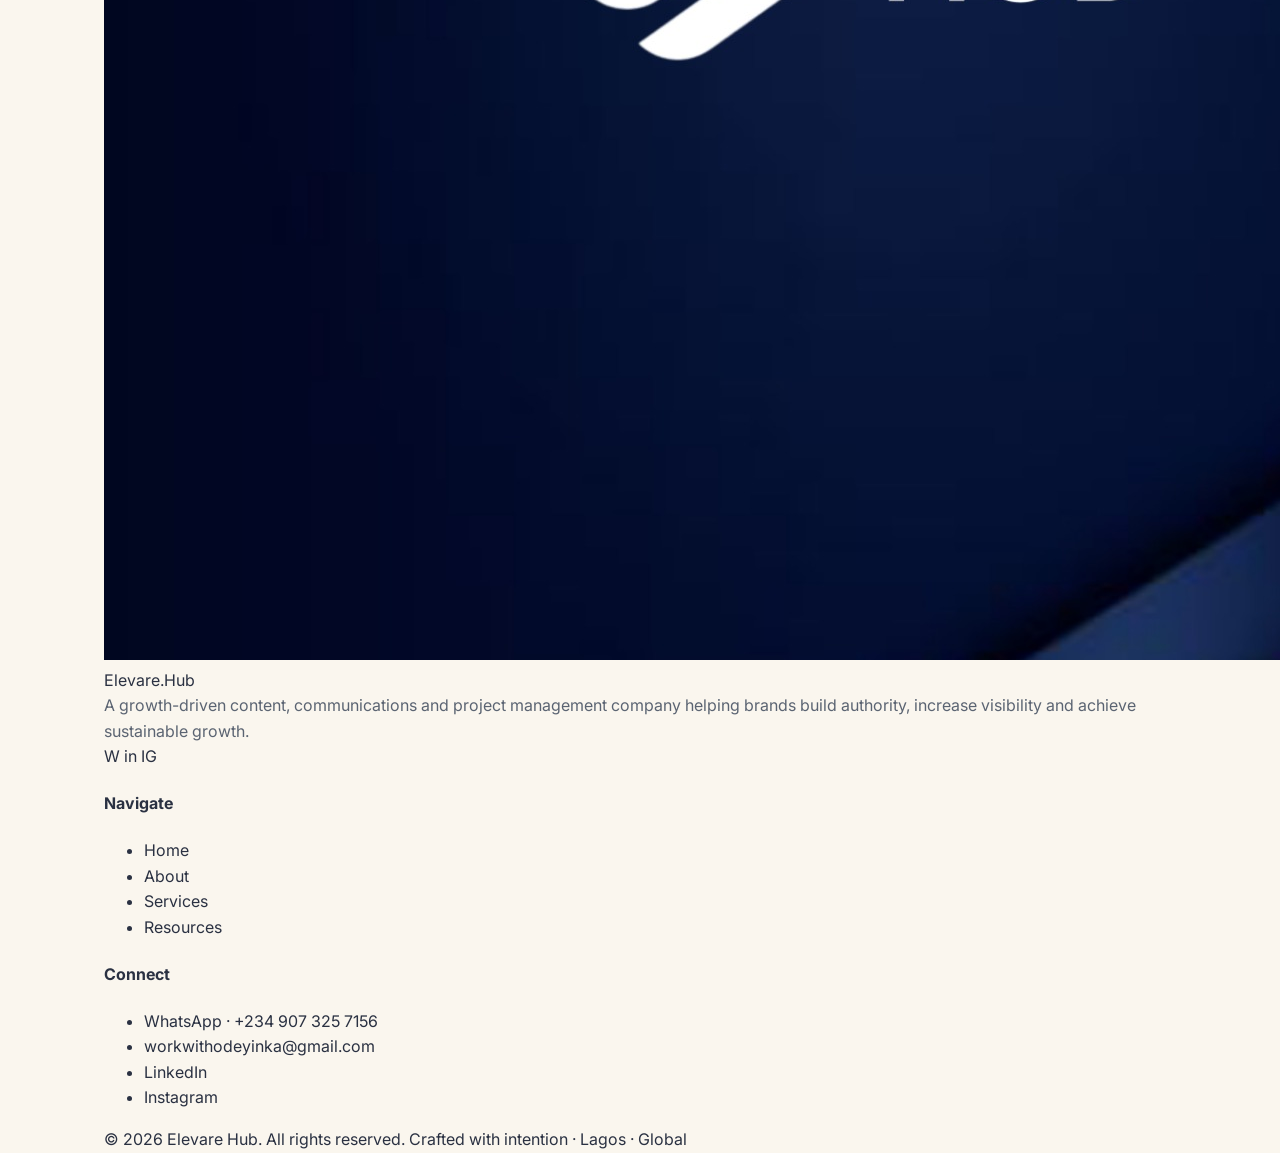
==== commit 12266e4b: "Refine text for improved clarity and readability Updated text for clarity and flow in multiple secti" ====
--- a/index.html
+++ b/index.html
@@ -62,7 +62,7 @@
   <div class="trust">
     <div class="trust-label">Trusted collaborations &amp; initiatives</div>
     <div class="trust-logos">
-      <span>TEDx</span><span>YALI</span><span>BusinessVerge</span><span>Selar</span><span>The Global Lady</span><span>Elevare Hub</span>
+      <img src="TEDx.png" alt="TEDx"><span>YALI</span><span>BusinessVerge</span><span>Selar</span><span>The Global Lady</span><span>Elevare Hub</span>
     </div>
   </div>
 
@@ -81,7 +81,7 @@
     <span class="eyebrow">About Elevare Hub</span>
     <h2>More than content. We build authority.</h2>
   </div>
-  <p style="max-width:680px;font-size:16.5px;">Elevare Hub is a strategic partner for brands that refuse to be ordinary. We help organizations communicate with clarity, execute projects with precision, and grow with intention — combining editorial craft, business insight and rigorous project delivery.</p>
+  <p style="max-width:680px;font-size:16.5px;">Elevare Hub is a strategic partner for brands that refuse to be ordinary. We help organizations communicate with clarity, execute projects with precision, and grow with intention, combining editorial craft, business insight and rigorous project delivery.</p>
   <p style="max-width:680px;font-size:16.5px;margin-top:16px;">From startups shaping new categories to organizations expanding their global footprint, we design the systems, stories and standards that move brands forward.</p>
   <div style="margin-top:24px;"><a href="about.html" class="link-arrow">Learn more →</a></div>
 </section>
@@ -107,7 +107,7 @@
     </div>
     <div class="service-card">
       <h3>Project Management</h3>
-      <p>End-to-end delivery — on scope, on time, on outcome.</p>
+      <p>End-to-end delivery, on scope, on time, on outcome.</p>
       <a href="services.html" class="learn">Learn more</a>
     </div>
     <div class="service-card">
@@ -128,12 +128,12 @@
     <span class="eyebrow">Why Elevare Hub</span>
     <h2>Craft. Rigour. Results.</h2>
   </div>
-  <p style="max-width:680px;">We combine editorial excellence with operational discipline — an unusual pairing that produces brands that are both beautifully expressed and remarkably well run.</p>
+  <p style="max-width:680px;">We combine editorial excellence with operational discipline and an unusual pairing that produces brands that are both beautifully expressed and remarkably well run.</p>
 
   <div style="margin-top:32px;">
     <div class="feature-row">
       <div class="feature-num">01</div>
-      <div><h3>Strategic Thinking</h3><p>Every deliverable ladders to a business outcome — not vanity metrics.</p></div>
+      <div><h3>Strategic Thinking</h3><p>Every deliverable ladders to a business outcome and not vanity metrics.</p></div>
     </div>
     <div class="feature-row">
       <div class="feature-num">02</div>
@@ -141,7 +141,7 @@
     </div>
     <div class="feature-row">
       <div class="feature-num">03</div>
-      <div><h3>Growth-Focused Solutions</h3><p>Systems and stories designed for compounding returns — not one-off wins.</p></div>
+      <div><h3>Growth-Focused Solutions</h3><p>Systems and stories designed for compounding returns and not one-off wins.</p></div>
     </div>
     <div class="feature-row">
       <div class="feature-num">04</div>
@@ -149,7 +149,7 @@
     </div>
     <div class="feature-row">
       <div class="feature-num">05</div>
-      <div><h3>Collaborative Approach</h3><p>Embedded partnership — we integrate with your team like an extension of it.</p></div>
+      <div><h3>Collaborative Approach</h3><p>Embedded partnership, we integrate with your team like an extension of it.</p></div>
     </div>
   </div>
 </section>
@@ -163,10 +163,9 @@
   <div class="spotlight">
     <div class="spotlight-media">
       <img src="Owner.png" alt="Oluwakemi Odeyinka" class="founder-photo">
-      <img src="Logo.png" alt="" class="badge-logo">
-    </div>
-    <div>
-      <p style="font-size:16.5px;">Oluwakemi is a writer, content strategist, business &amp; technology journalist, project manager and brand communications expert. Her work sits at the intersection of narrative craft and operational excellence — helping brands find their voice, shape their category and deliver on their promise.</p>
+    </div>
+    <div>
+      <p style="font-size:16.5px;">Oluwakemi is a writer, content strategist, business &amp; technology journalist, project manager and brand communications expert. Her work sits at the intersection of narrative craft and operational excellence. She helps brands find their voice, shape their category and deliver on their promise.</p>
       <div class="tag-row">
         <span class="tag">Writer</span>
         <span class="tag">Content Strategist</span>
@@ -212,7 +211,7 @@
   <div class="cta-banner">
     <span class="eyebrow">Let's build together</span>
     <h2>Let's elevate your brand.</h2>
-    <p>Tell us where you're headed. We'll bring the words, the systems and the delivery muscle to help you get there — and beyond.</p>
+    <p>Tell us where you're headed. We'll bring the words, the systems and the delivery muscle to help you get there and beyond.</p>
     <div class="hero-ctas">
       <a href="https://wa.me/2349073257156" class="btn btn-gold">Chat on WhatsApp</a>
       <a href="services.html" class="btn btn-outline">Explore services</a>
@@ -244,7 +243,7 @@
       <div>
         <h4>Connect</h4>
         <ul>
-          <li><a href="https://wa.me/2349073257156">WhatsApp · 0907 325 7156</a></li>
+          <li><a <li><a href="https://wa.me/2349073257156">WhatsApp · +234 907 325 7156</a></li>
           <li><a href="mailto:workwithodeyinka@gmail.com">workwithodeyinka@gmail.com</a></li>
           <li><a href="https://www.linkedin.com/in/thegloballady">LinkedIn</a></li>
           <li><a href="https://www.instagram.com/the_global_lady_01">Instagram</a></li>
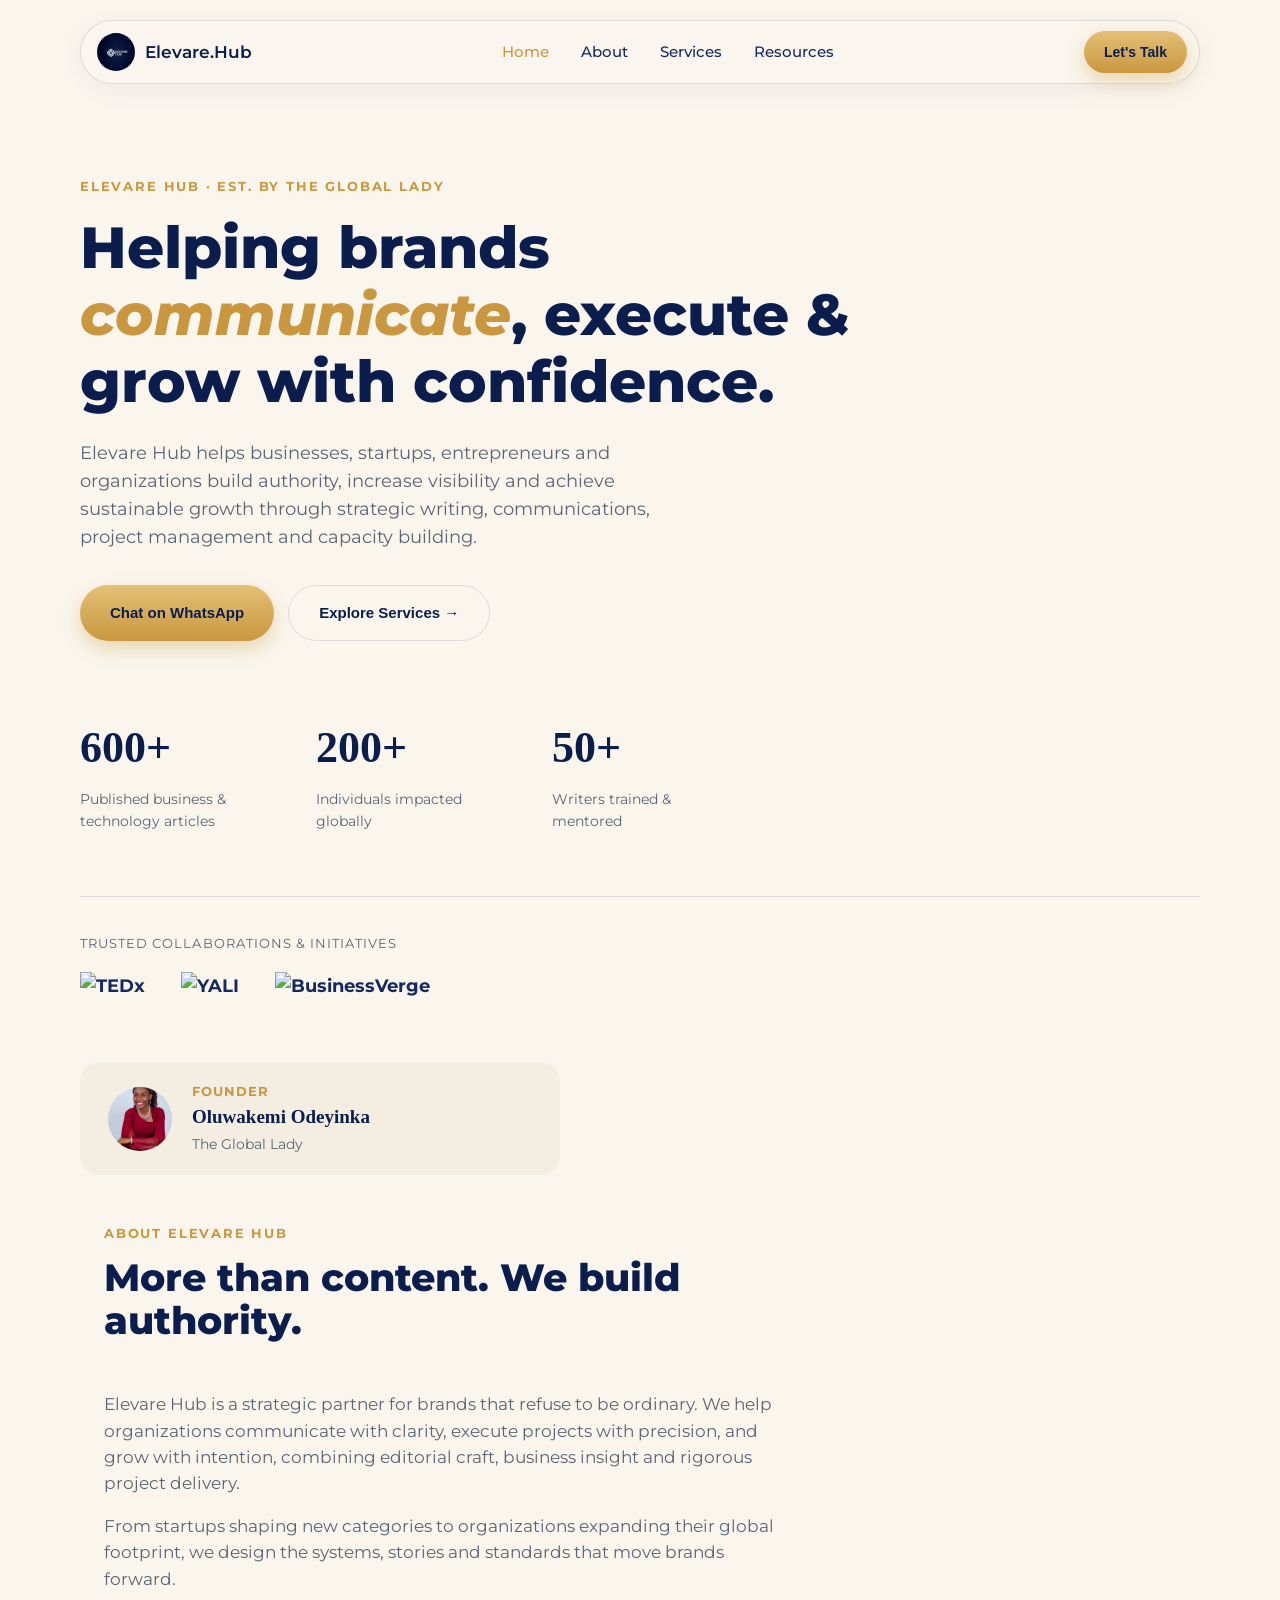
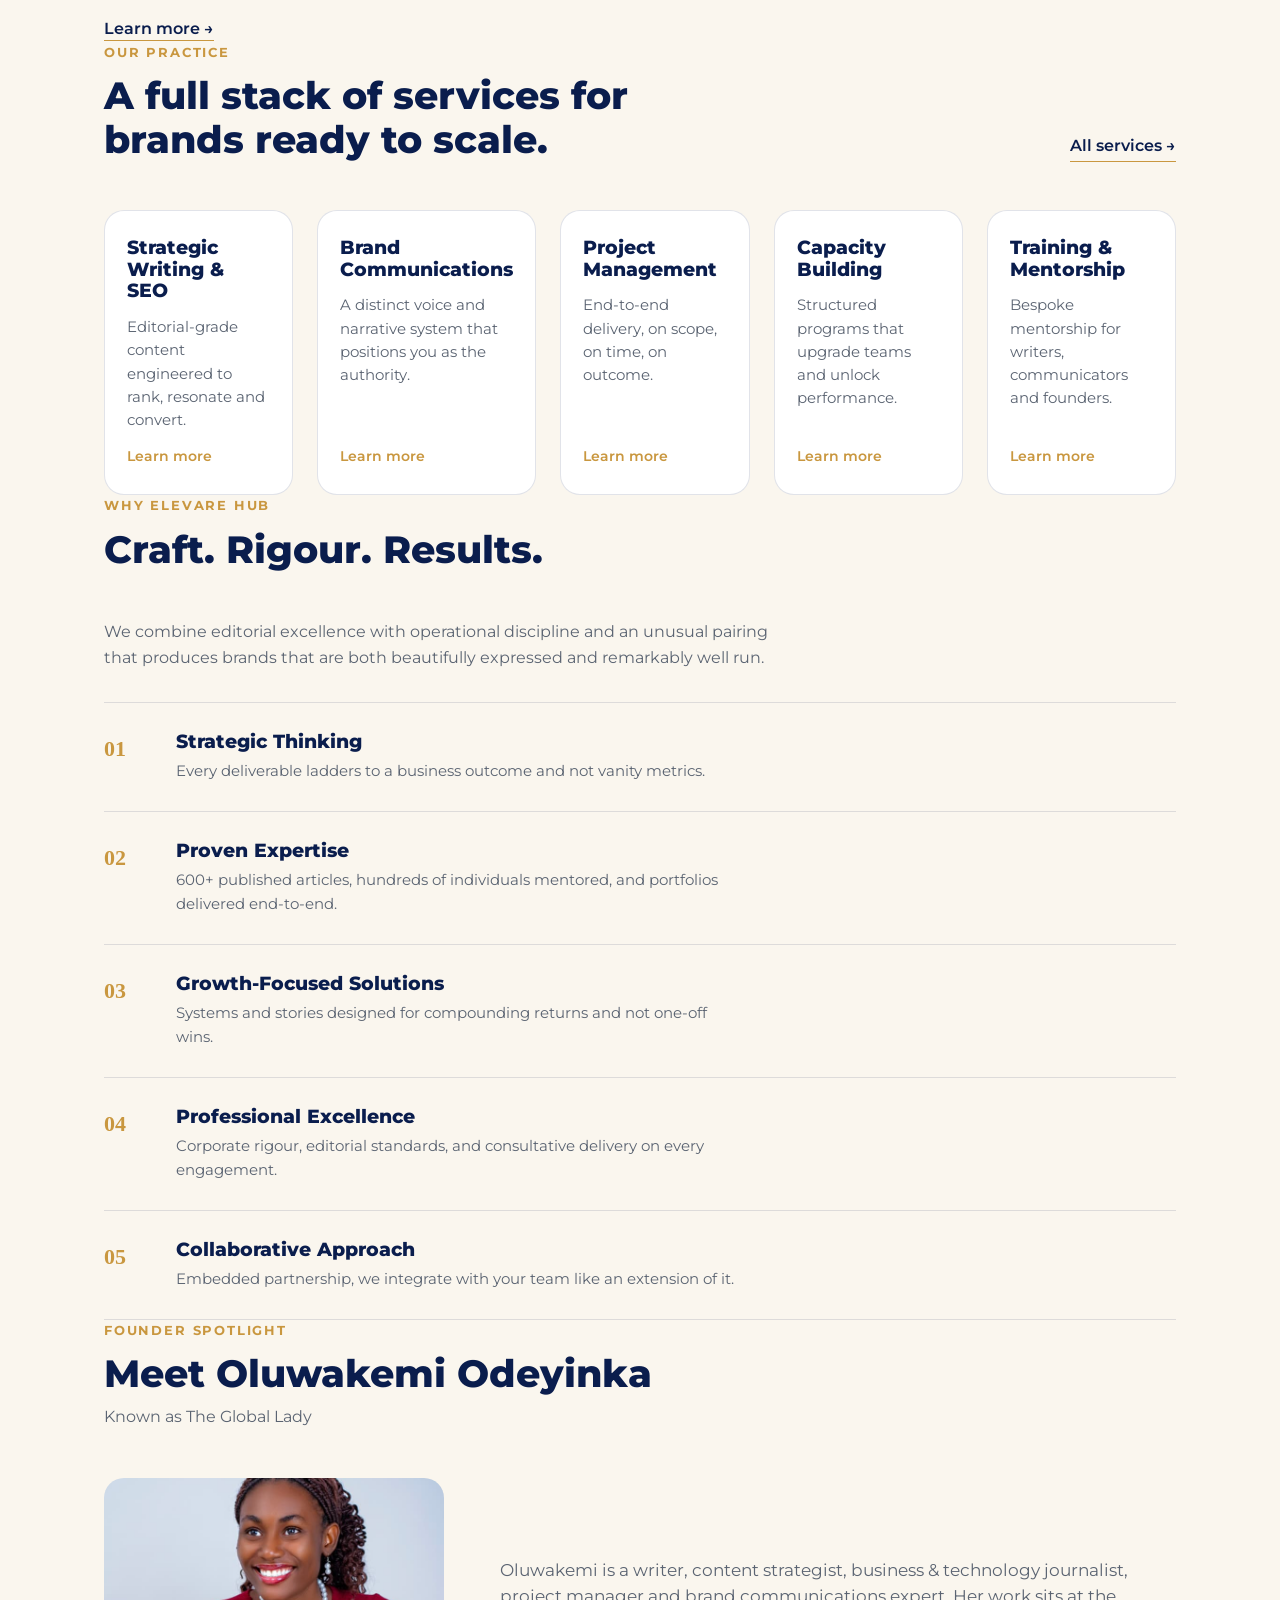
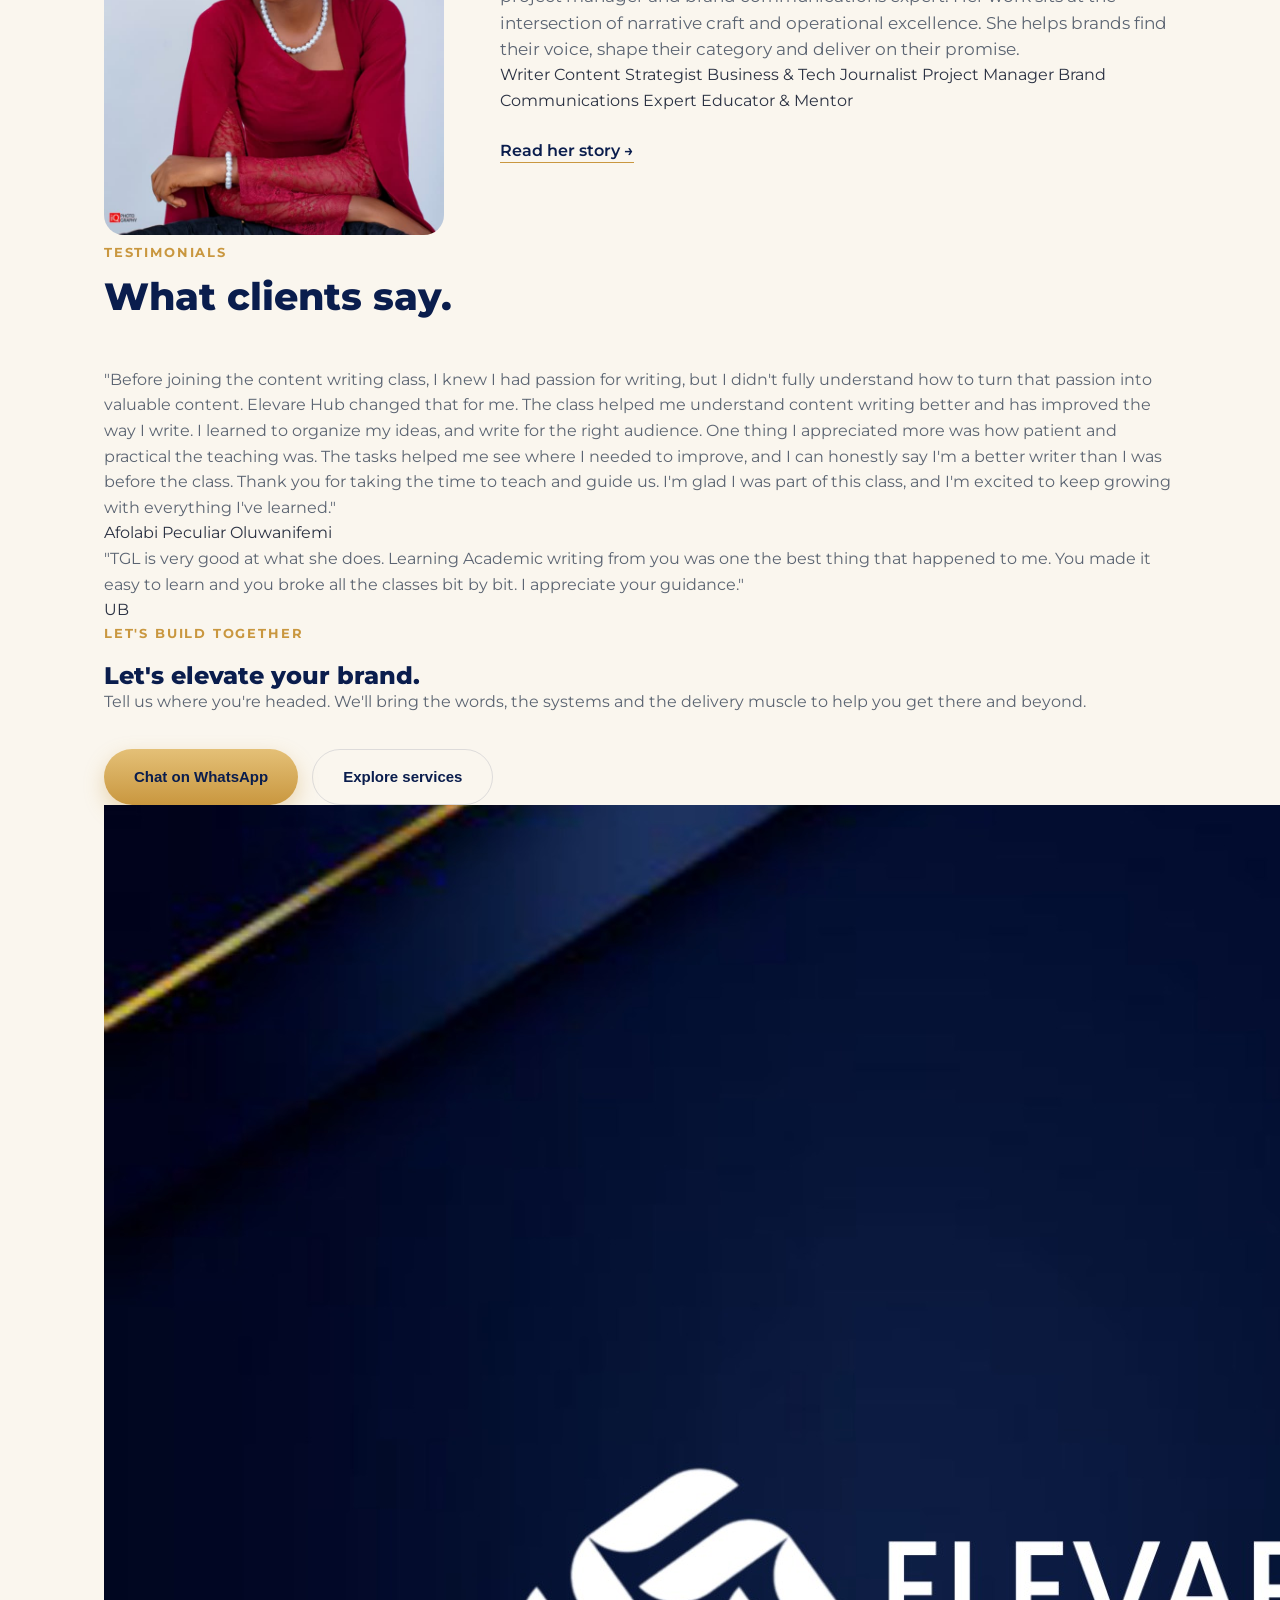
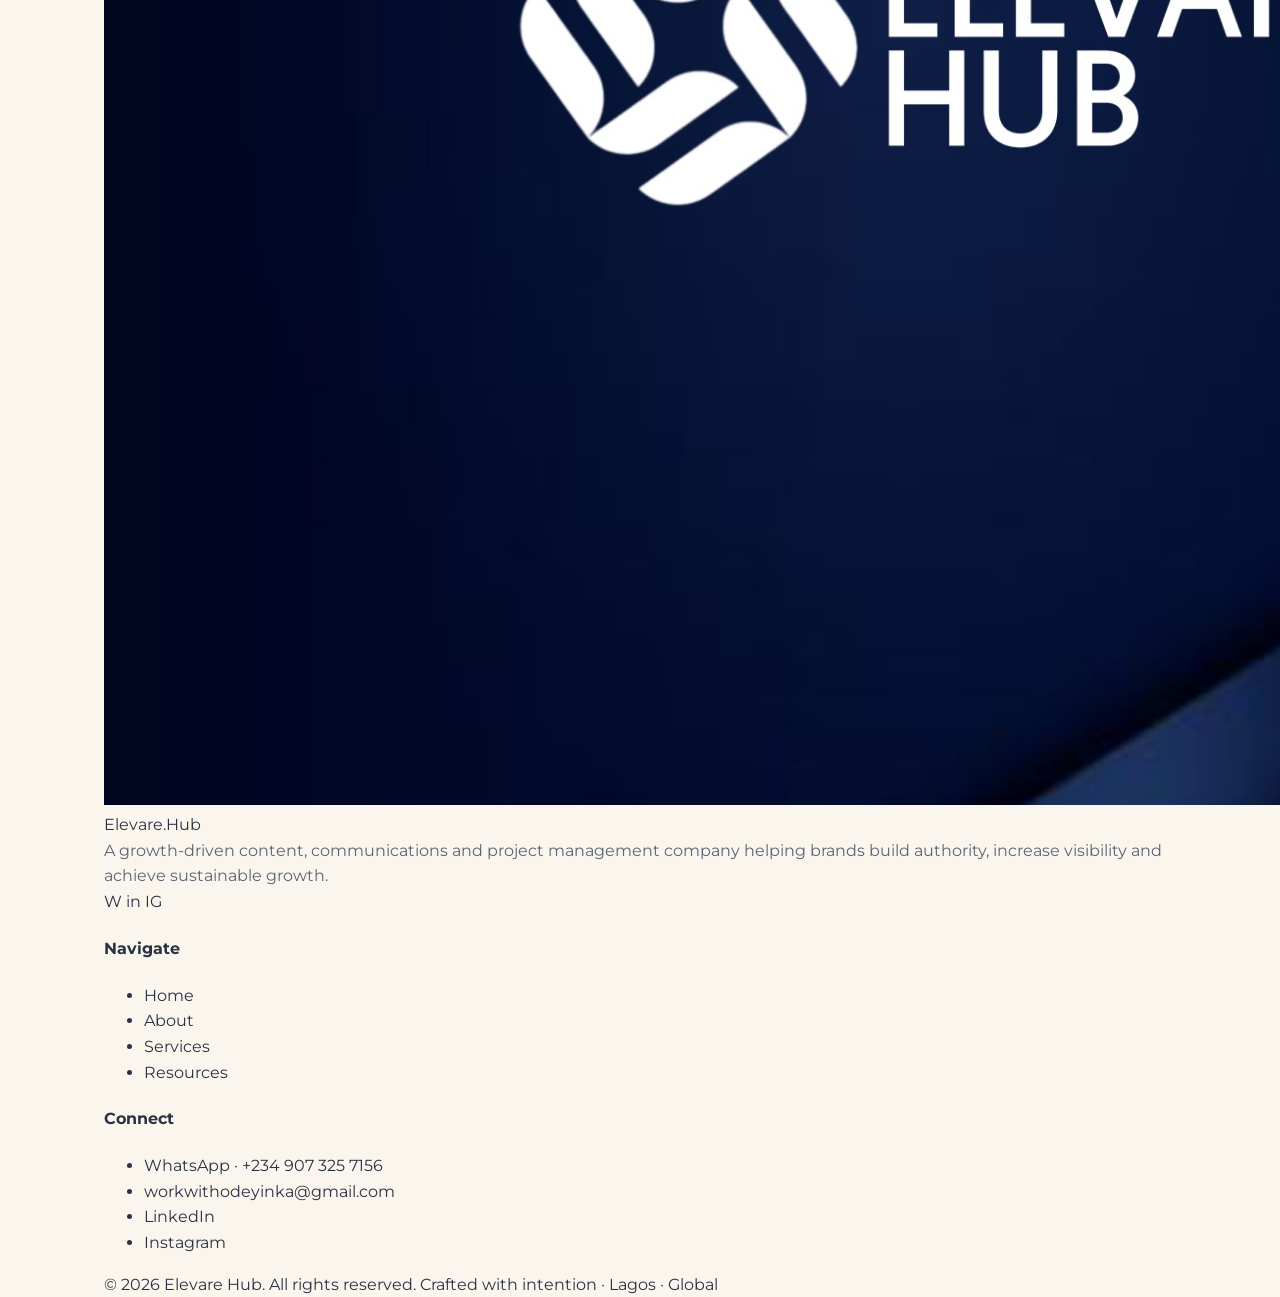
==== commit d3a7273c: "Add additional trust logos to index.html" ====
--- a/index.html
+++ b/index.html
@@ -62,7 +62,7 @@
   <div class="trust">
     <div class="trust-label">Trusted collaborations &amp; initiatives</div>
     <div class="trust-logos">
-      <img src="TEDx.png" alt="TEDx"><span>YALI</span><span>BusinessVerge</span><span>Selar</span><span>The Global Lady</span><span>Elevare Hub</span>
+      <img src="TEDx.png" alt="TEDx"><img src="YALI.png" alt="YALI"><img src="BusinessVerge.png" alt="BusinessVerge">
     </div>
   </div>
 
--- a/style.css
+++ b/style.css
@@ -4,7 +4,7 @@
    Type: Playfair Display (display) + Inter (body)
    =================================================== */
 
-@import url('https://fonts.googleapis.com/css2?family=Playfair+Display:ital,wght@0,500;0,600;0,700;1,500;1,600&family=Inter:wght@400;500;600;700&display=swap');
+@import url('https://fonts.googleapis.com/css2?family=Montserrat:wght@400;500;600;700;800&display=swap');
 
 :root{
   --navy:#0A1D4D;
@@ -27,7 +27,7 @@
   margin:0;
   background:var(--cream);
   color:var(--ink-dark);
-  font-family:'Inter',sans-serif;
+  font-family:'Montserrat',sans-serif;
   font-size:16px;
   line-height:1.6;
   -webkit-font-smoothing:antialiased;
@@ -38,11 +38,11 @@
 img{ max-width:100%; display:block; }
 a{ color:inherit; text-decoration:none; }
 h1,h2,h3{
-  font-family:'Playfair Display',serif;
+  font-family:'Montserrat',sans-serif;
   color:var(--navy);
   margin:0;
   line-height:1.15;
-  font-weight:600;
+  font-weight:800;
 }
 p{ margin:0; color:var(--ink); }
 .container{ max-width:var(--maxw); margin:0 auto; padding:0 24px; }
@@ -144,8 +144,8 @@
 /* ---------- Trust strip ---------- */
 .trust{ margin-top:64px; padding-top:36px; border-top:1px solid var(--line); }
 .trust-label{ font-size:13px; color:var(--ink); text-transform:uppercase; letter-spacing:.08em; margin-bottom:18px; }
-.trust-logos{ display:flex; gap:36px; flex-wrap:wrap; font-family:'Playfair Display',serif; font-weight:600; color:var(--navy-soft); font-size:18px; opacity:.75; }
-
+.trust-logos{ display:flex; align-items:center; gap:36px; flex-wrap:wrap; font-family:'Montserrat',sans-serif; font-weight:700; color:var(--navy-soft); font-size:18px; opacity:1; }
+.trust-logos img{ height:26px; width:auto; object-fit:contain; }
 /* ---------- Founder card ---------- */
 .founder-card{
   margin-top:64px; display:flex; align-items:center; gap:20px;
@@ -254,9 +254,8 @@
 .center{ text-align:center; }
 .divider{ height:1px; background:var(--line); margin:0; }
 
-/* fade-in on scroll */
-.reveal{ opacity:0; transform:translateY(16px); transition:opacity .6s ease, transform .6s ease; }
-.reveal.in{ opacity:1; transform:translateY(0); }
+/* fade-in on scroll (disabled for reliability) */
+.reveal{ opacity:1; transform:none; }
 /* ---------- Margin fix (mobile safety net) ---------- */
 .container{
   padding-left:24px !important;
@@ -266,4 +265,6 @@
 h1, h2, h3, p{
   overflow-wrap:break-word;
   word-break:break-word;
-}+}
+/* testimonial-to-CTA gap fix */
+.reveal:has(.testimonial-grid){ padding-bottom: 20px !important; }
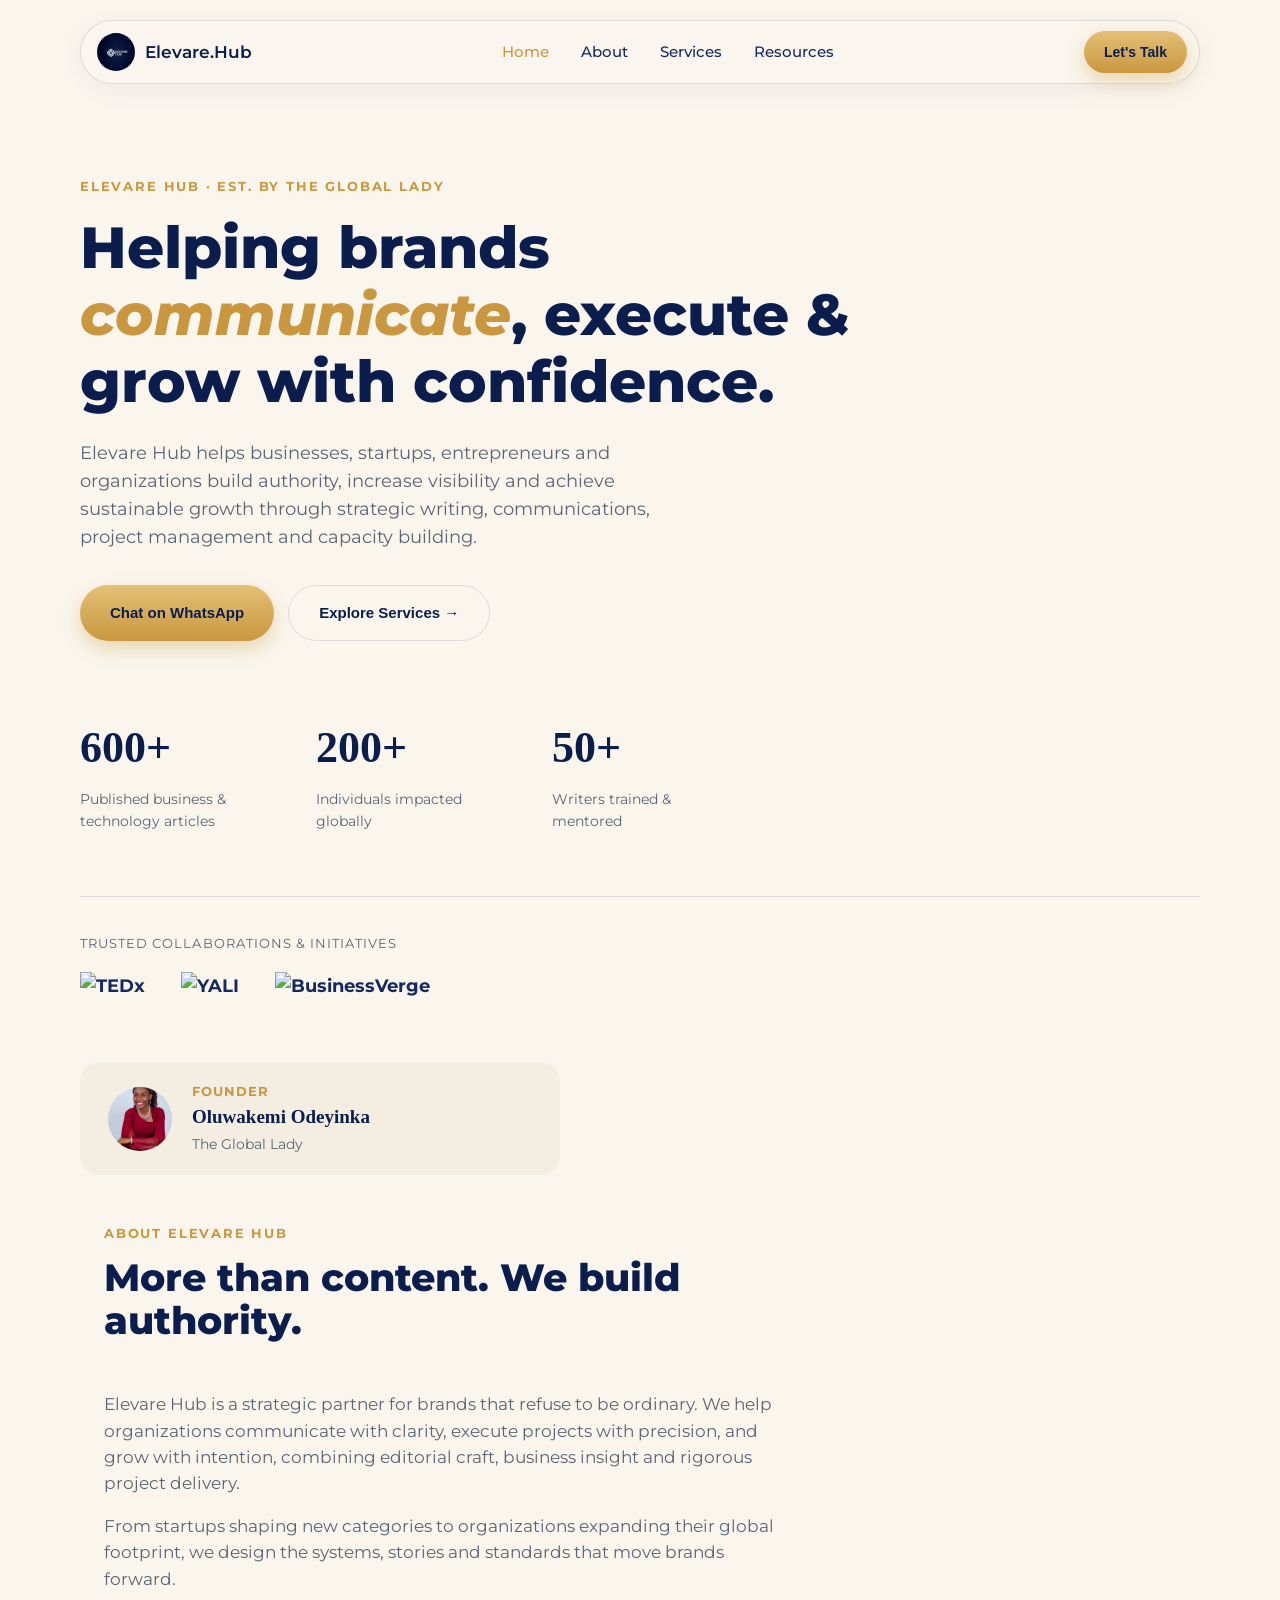
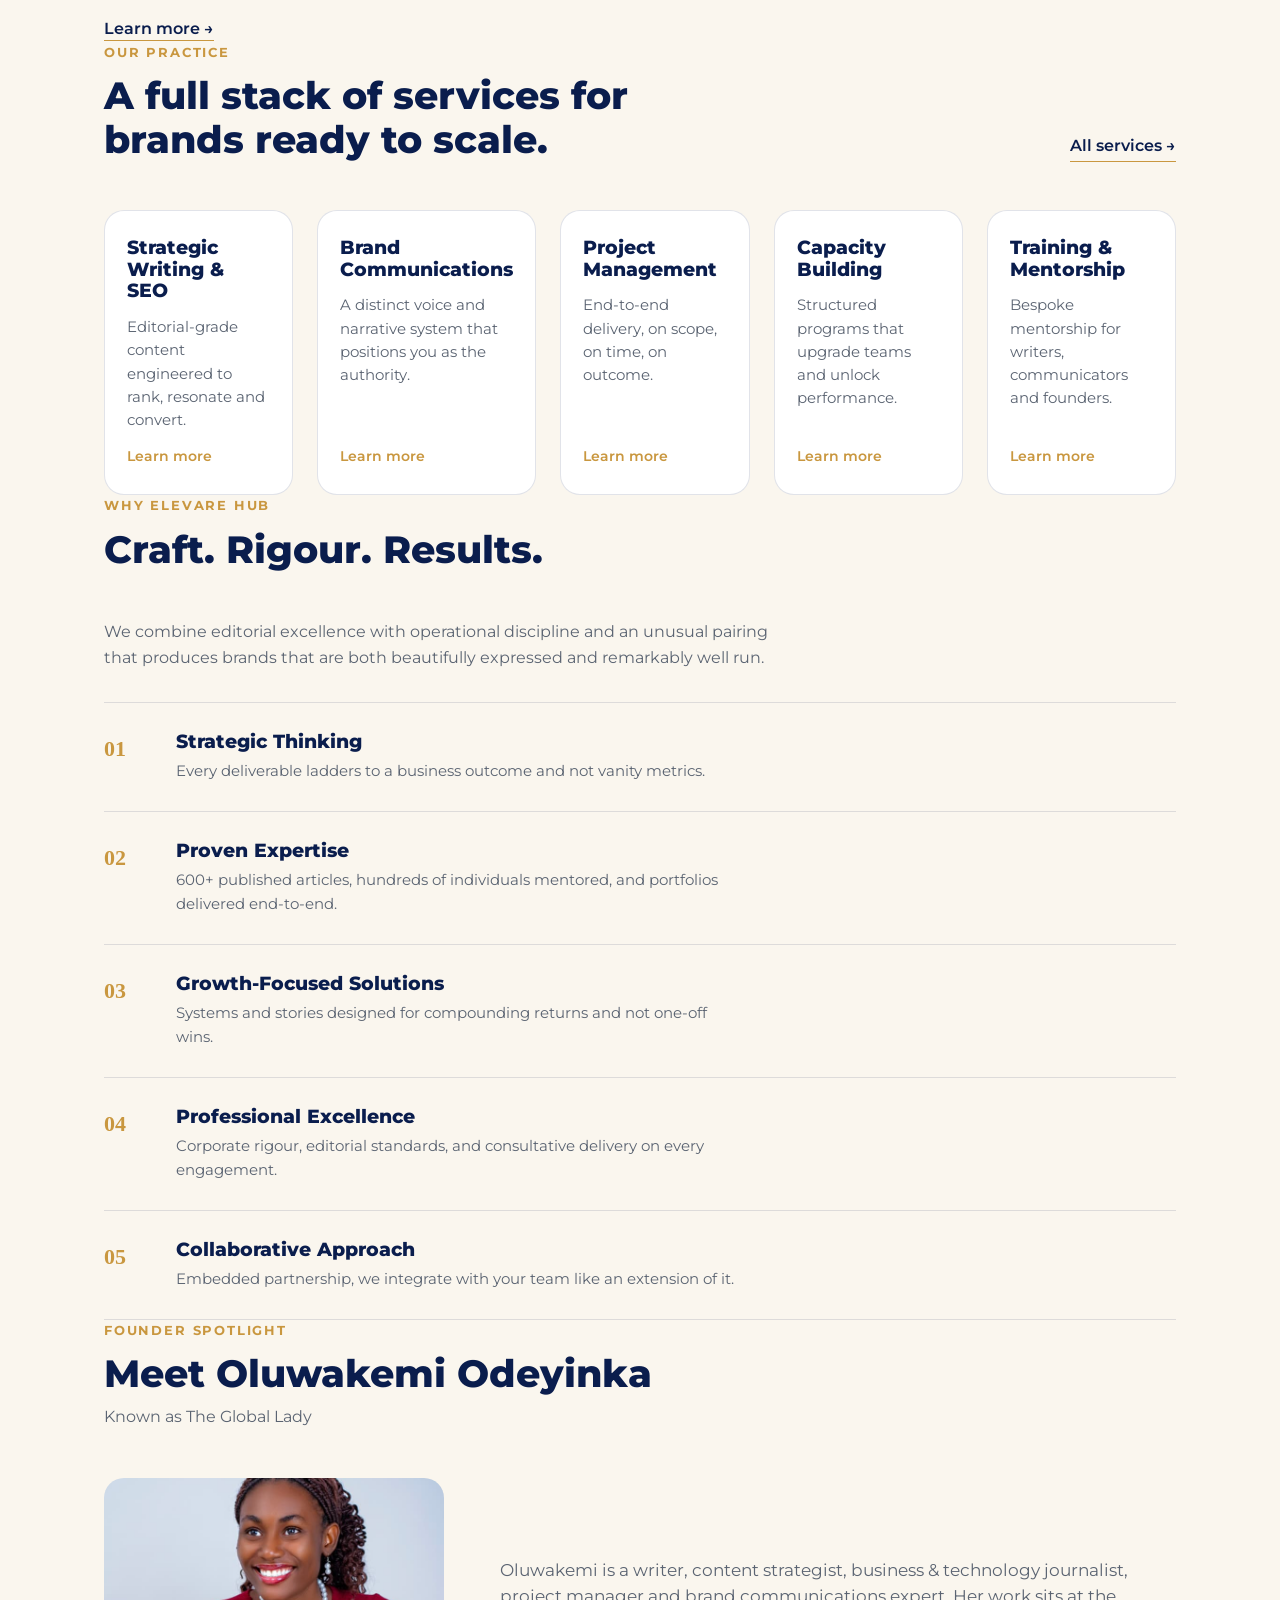
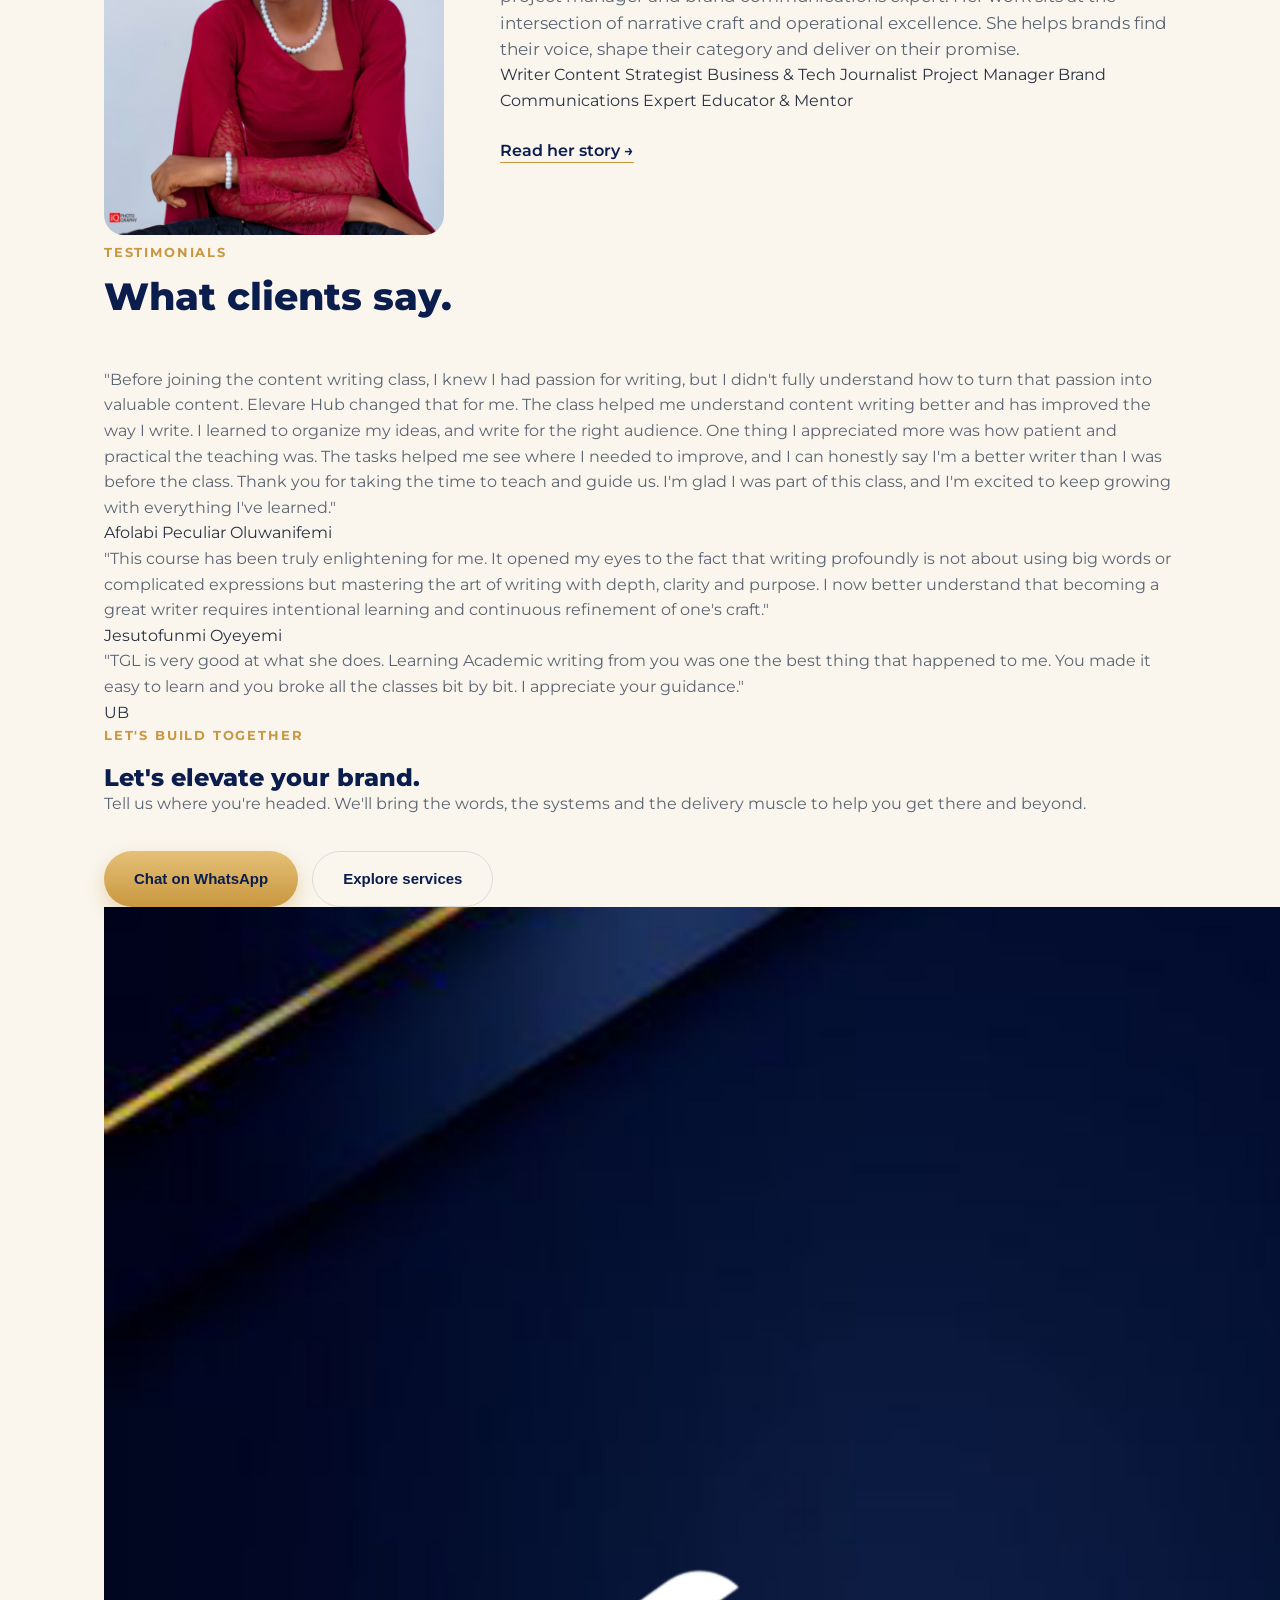
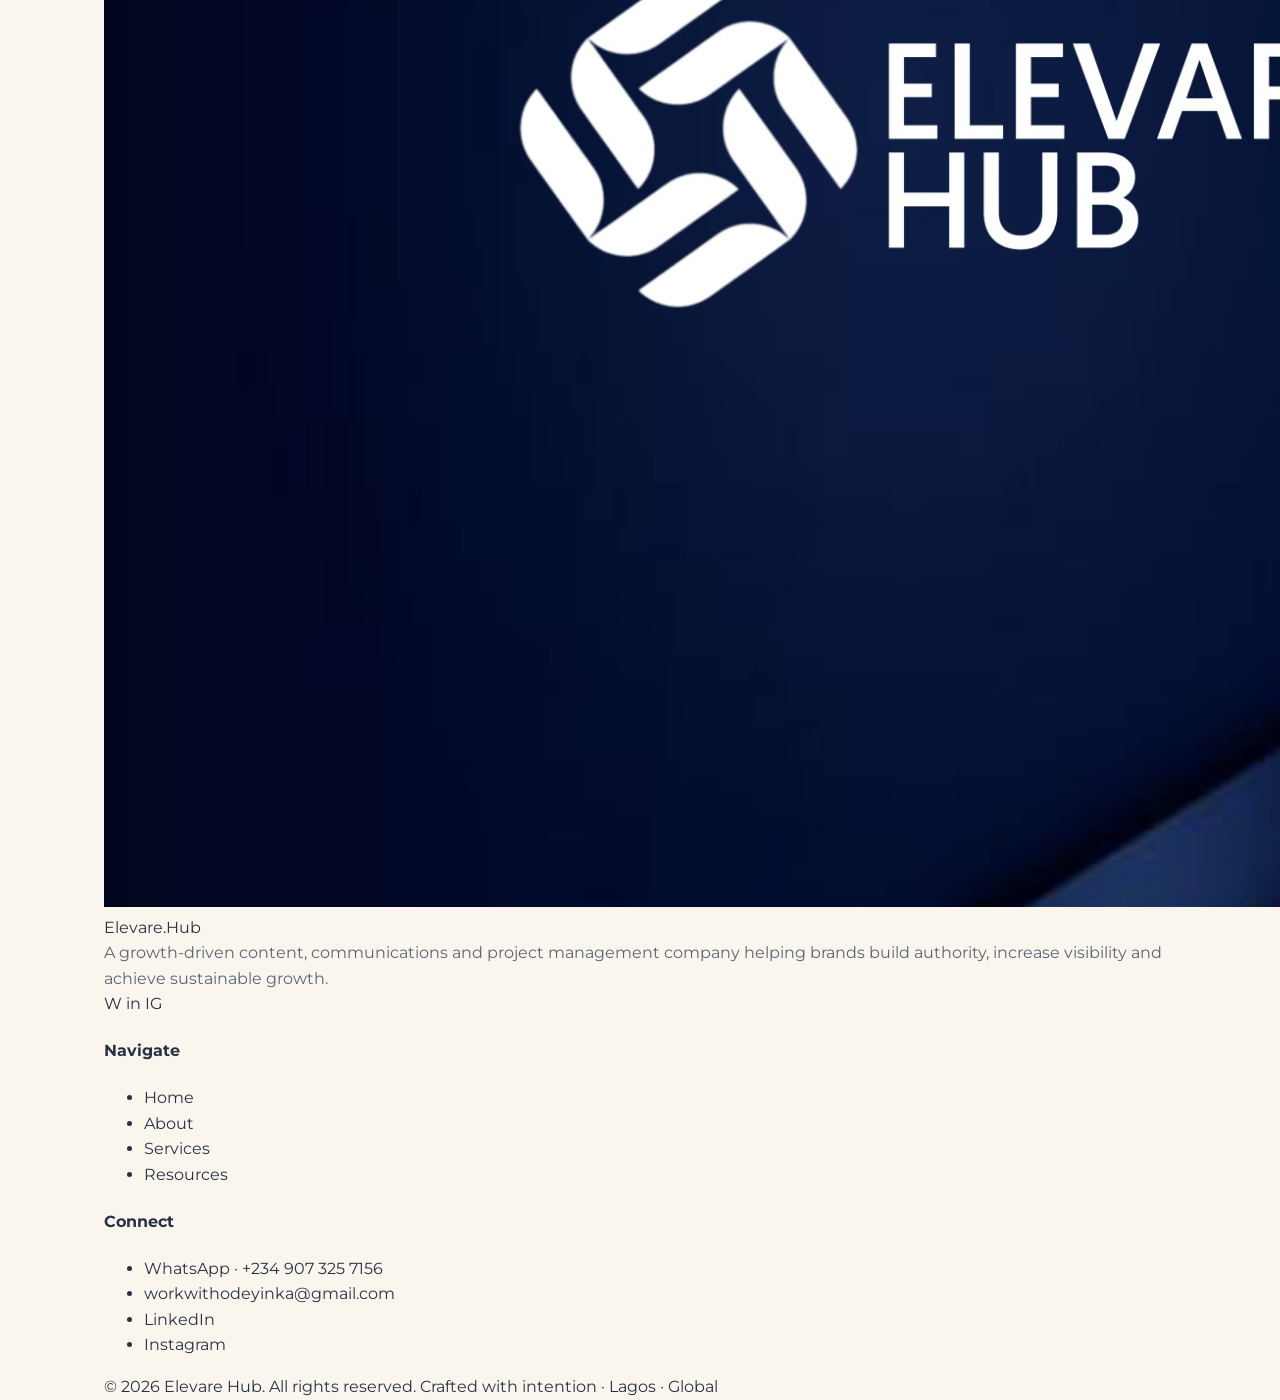
==== commit 2ba523dd: "Revise testimonials in index.html Updated testimonial section with new quotes and authors." ====
--- a/index.html
+++ b/index.html
@@ -183,7 +183,7 @@
     <span class="eyebrow">Testimonials</span>
     <h2>What clients say.</h2>
   </div>
-  <div class="testimonial-grid">
+  <div class="testimonial-list">
     <div class="testimonial-card">
       <p class="testimonial-quote">"Before joining the content writing class, I knew I had passion for writing, but I didn't fully understand how to turn that passion into valuable content. Elevare Hub changed that for me.
 
@@ -192,6 +192,14 @@
 Thank you for taking the time to teach and guide us. I'm glad I was part of this class, and I'm excited to keep growing with everything I've learned."</p>
       <div class="testimonial-author">
         <div class="name">Afolabi Peculiar Oluwanifemi</div>
+      </div>
+    </div>
+    <div class="testimonial-card">
+      <p class="testimonial-quote">"This course has been truly enlightening for me. It opened my eyes to the fact that writing profoundly is not about using big words or complicated expressions but mastering the art of writing with depth, clarity and purpose.
+
+I now better understand that becoming a great writer requires intentional learning and continuous refinement of one's craft."</p>
+      <div class="testimonial-author">
+        <div class="name">Jesutofunmi Oyeyemi</div>
       </div>
     </div>
     <div class="testimonial-card">
